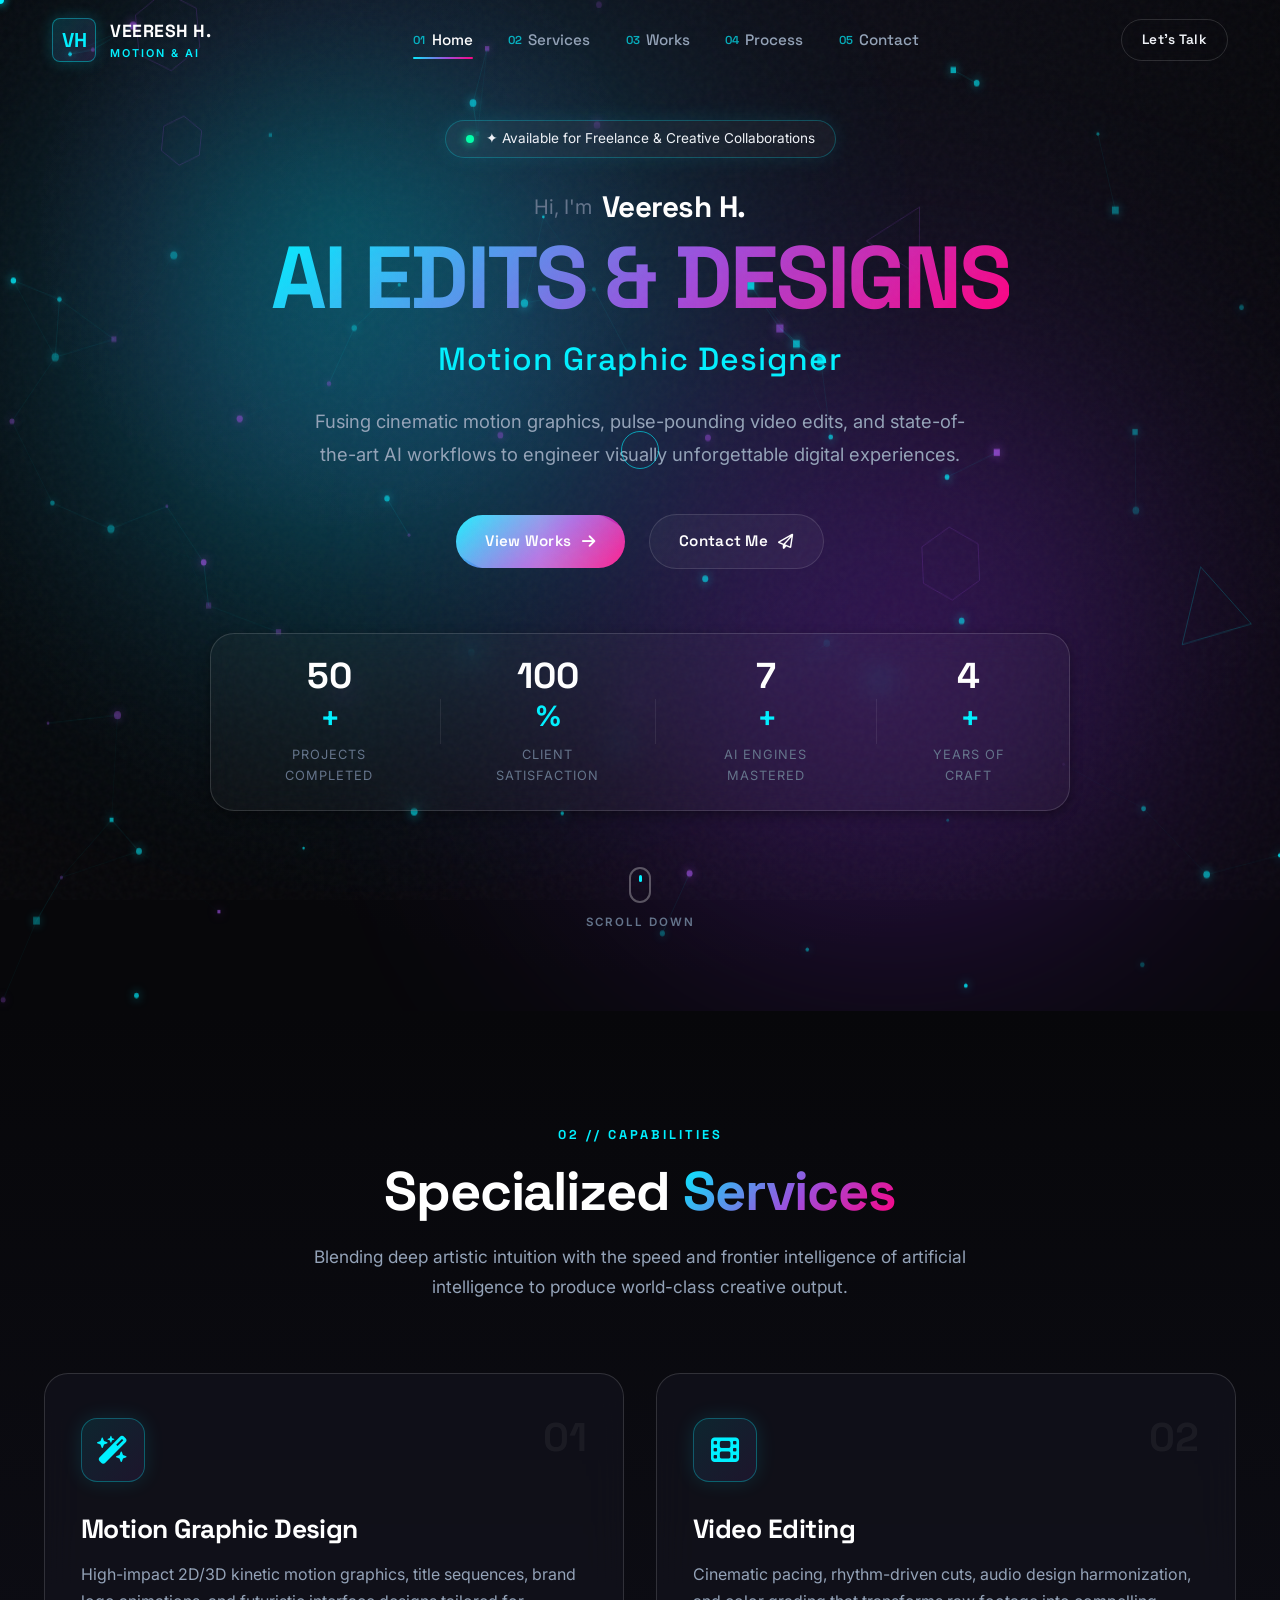
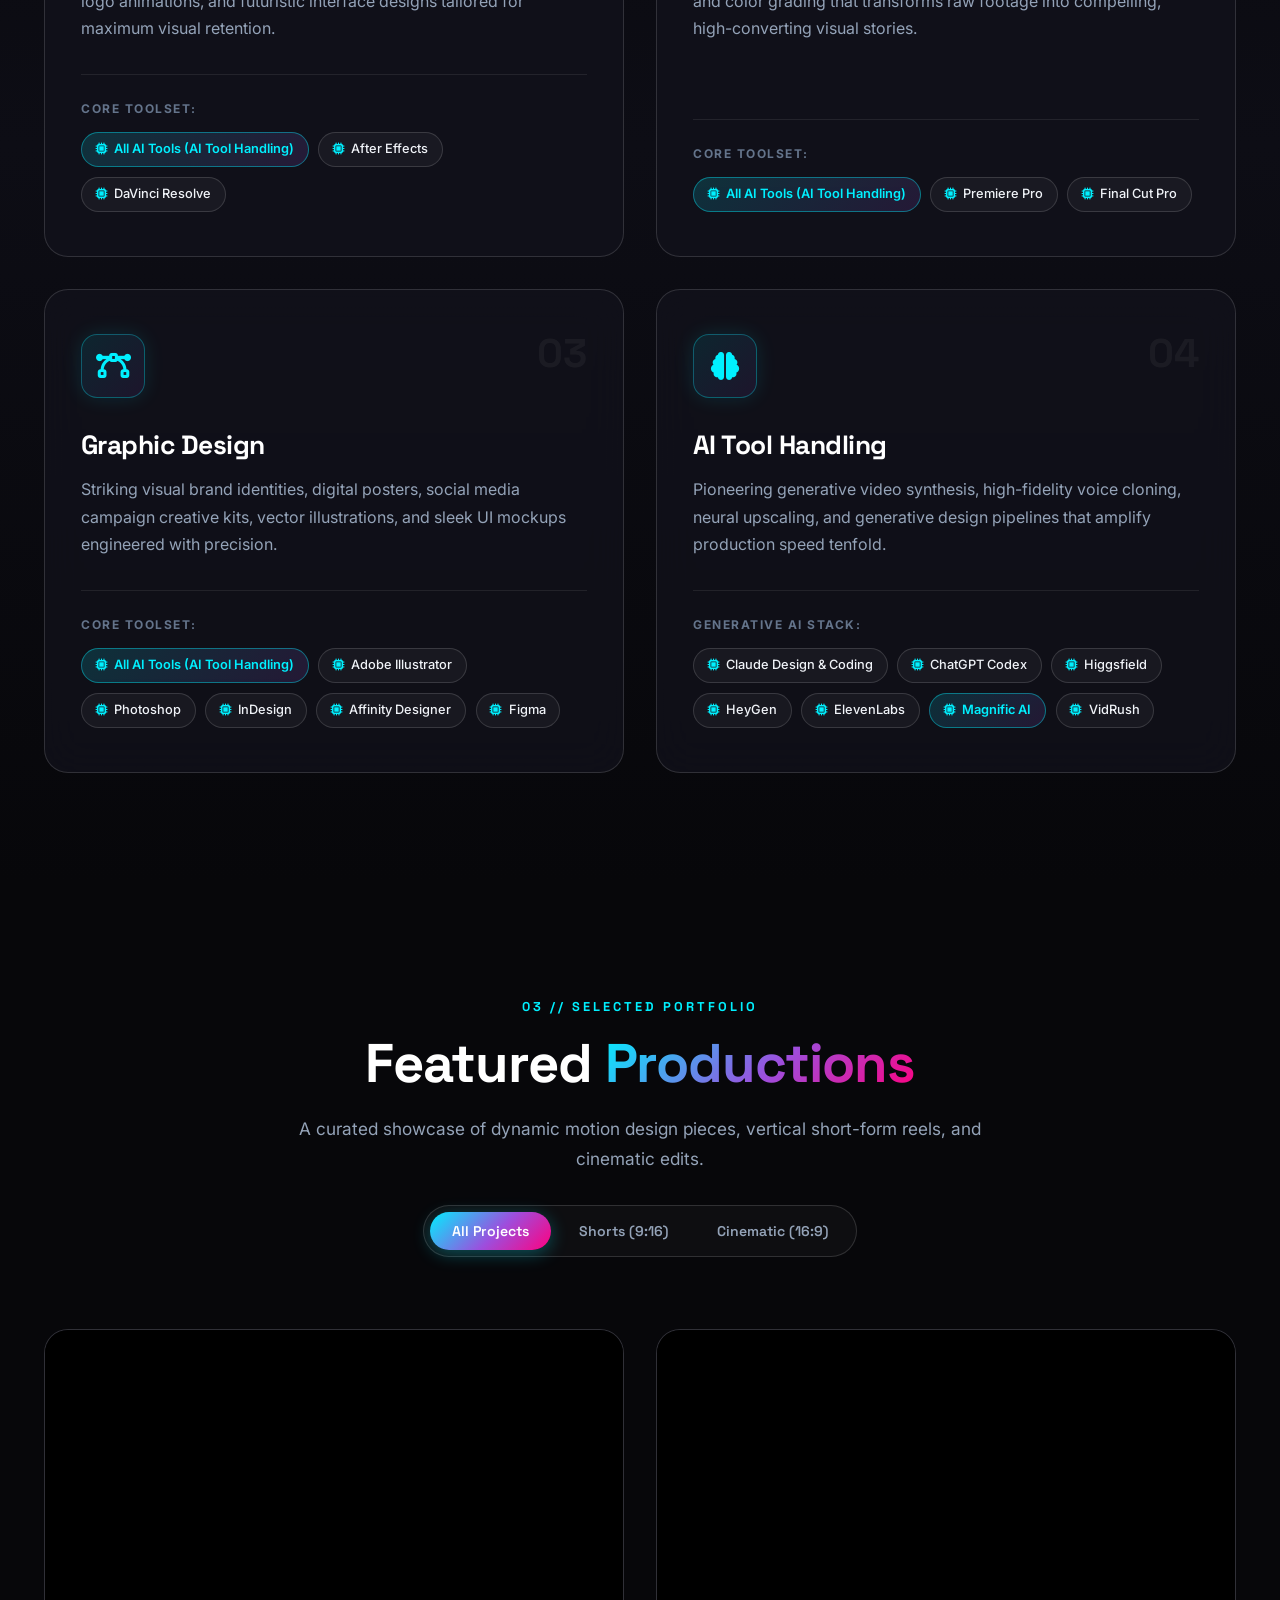
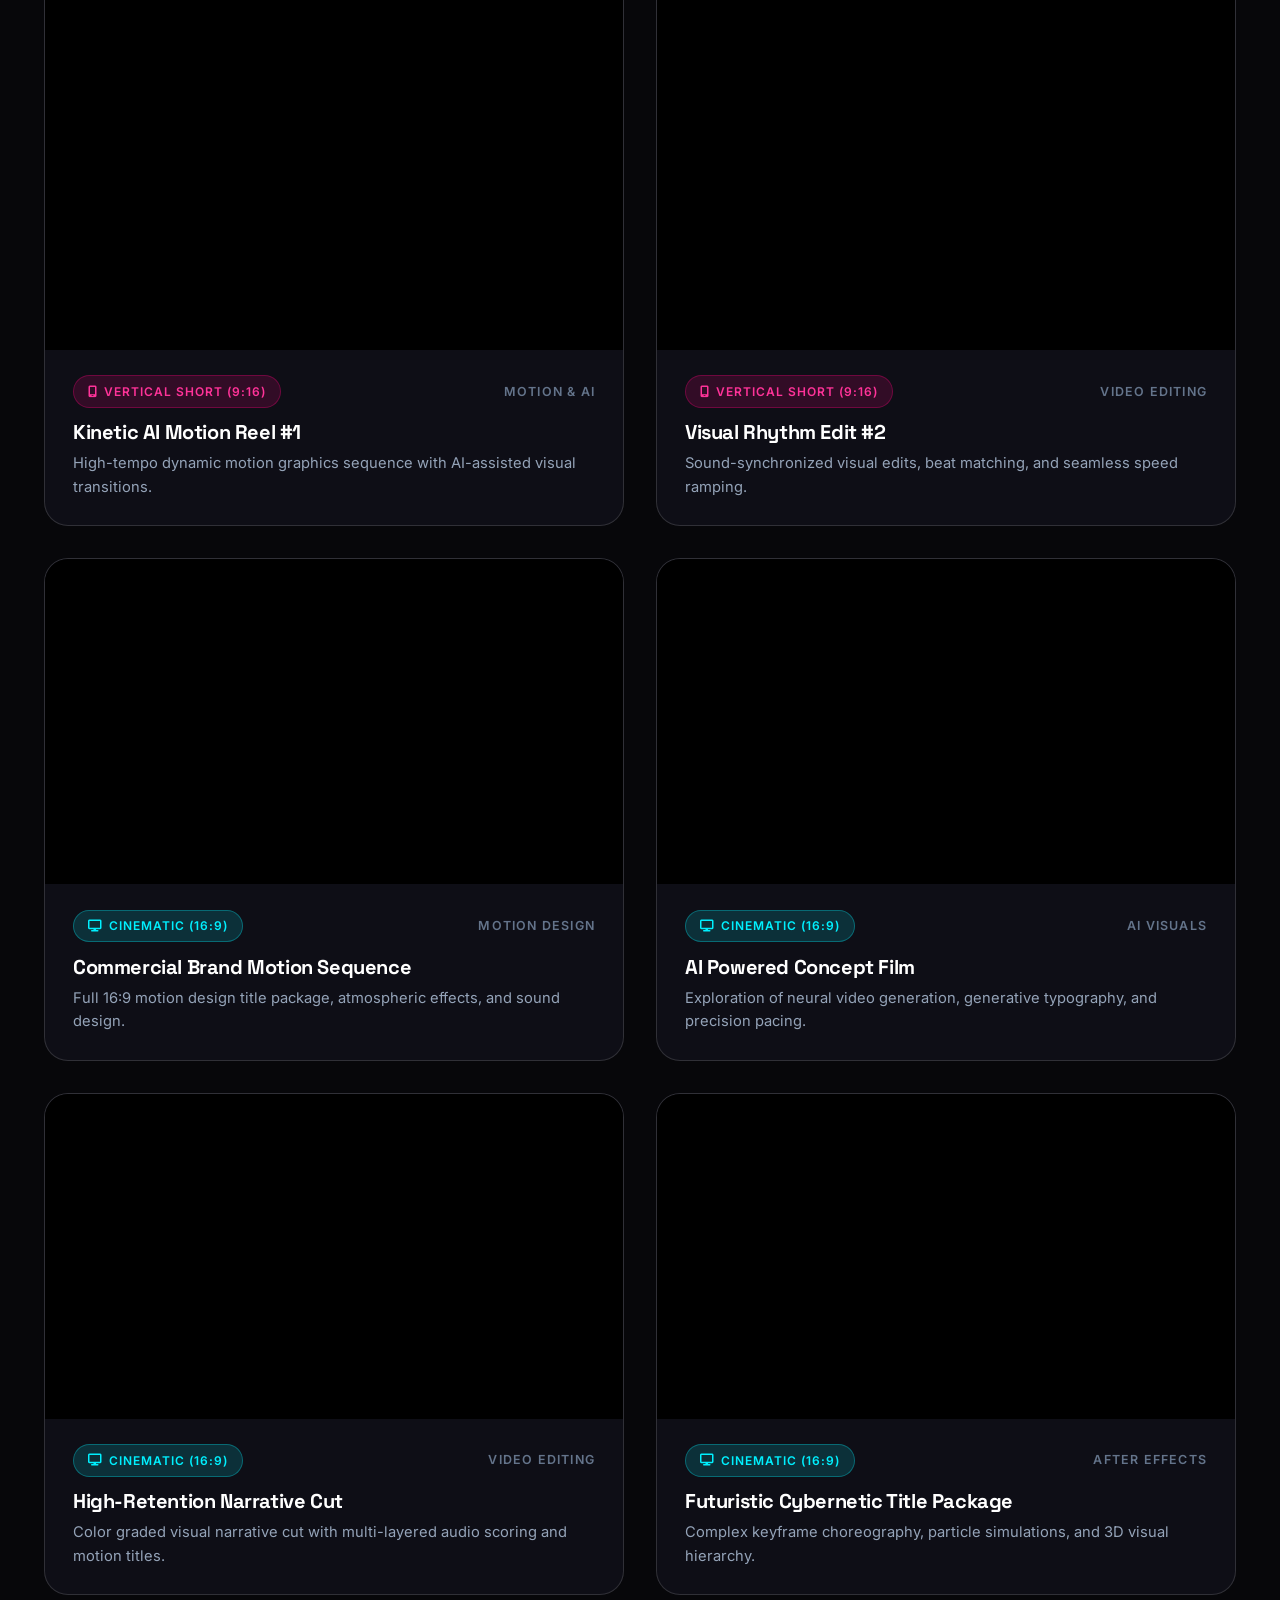
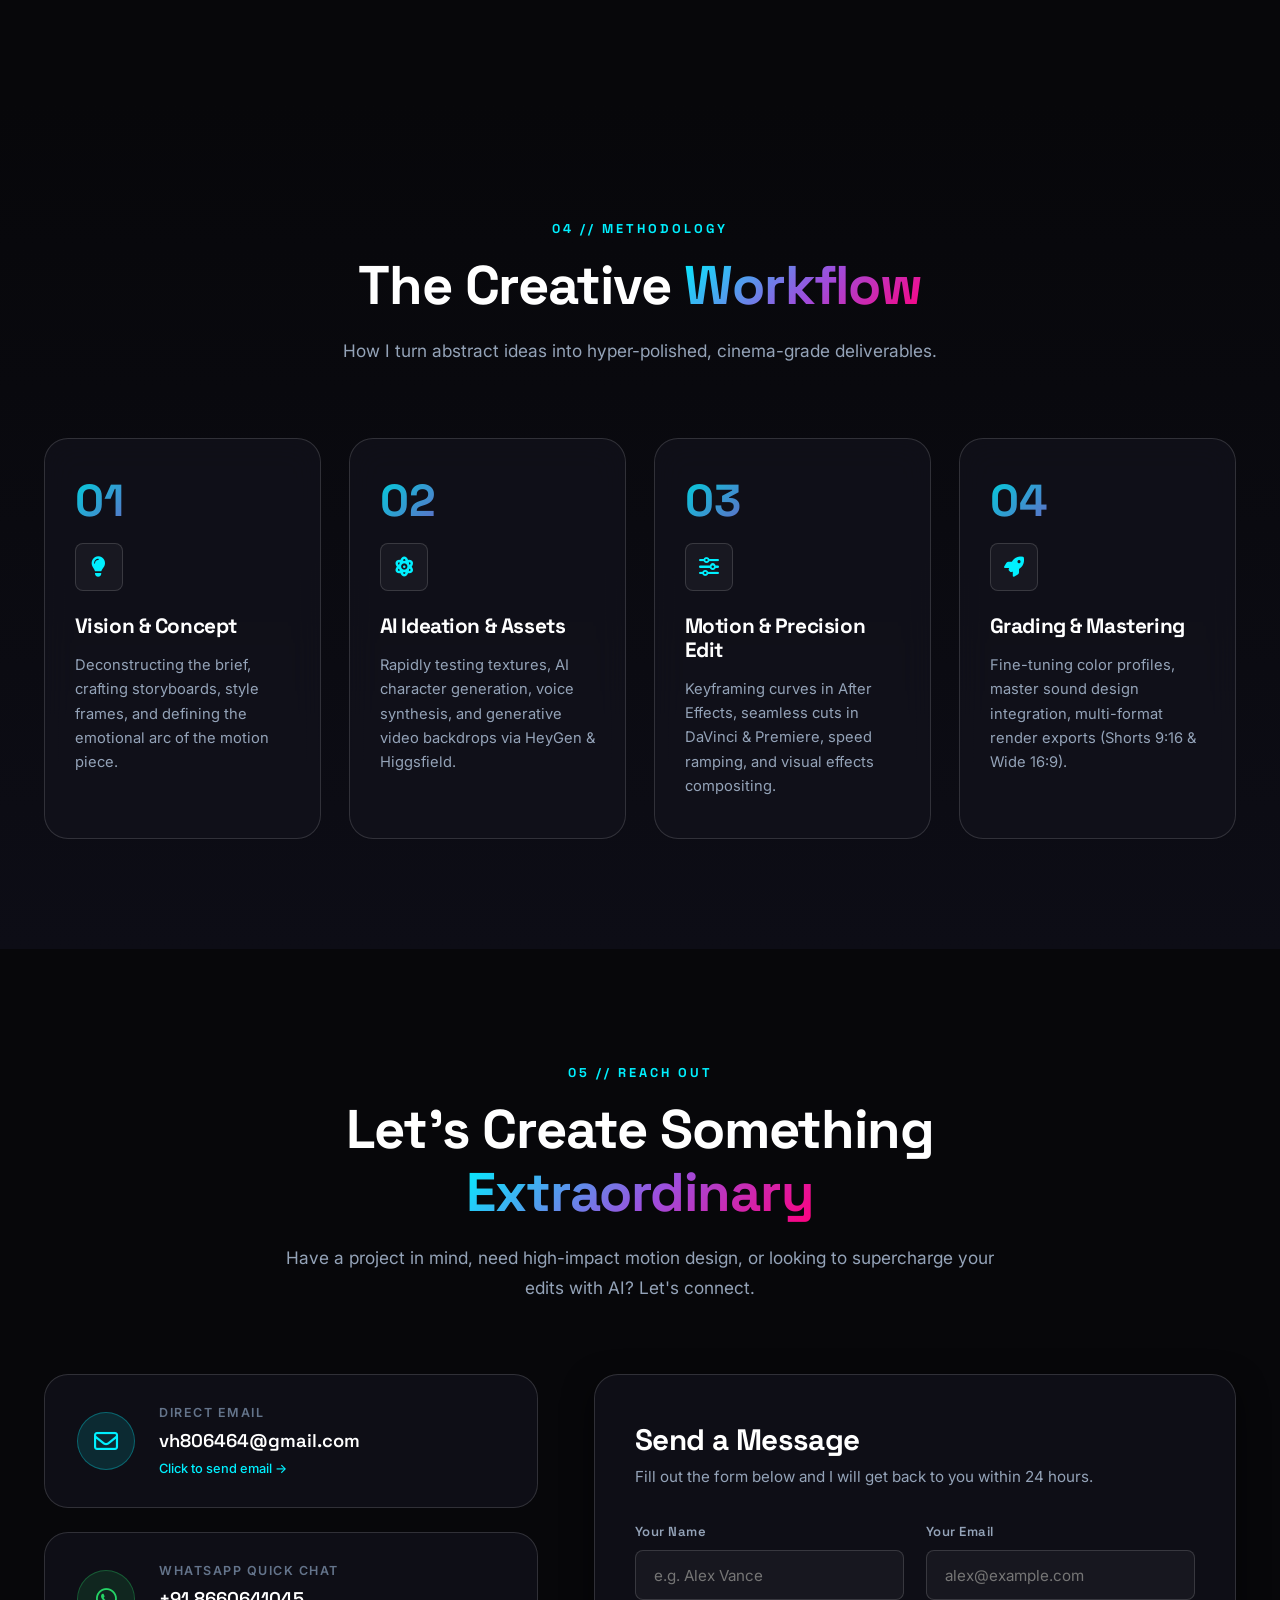
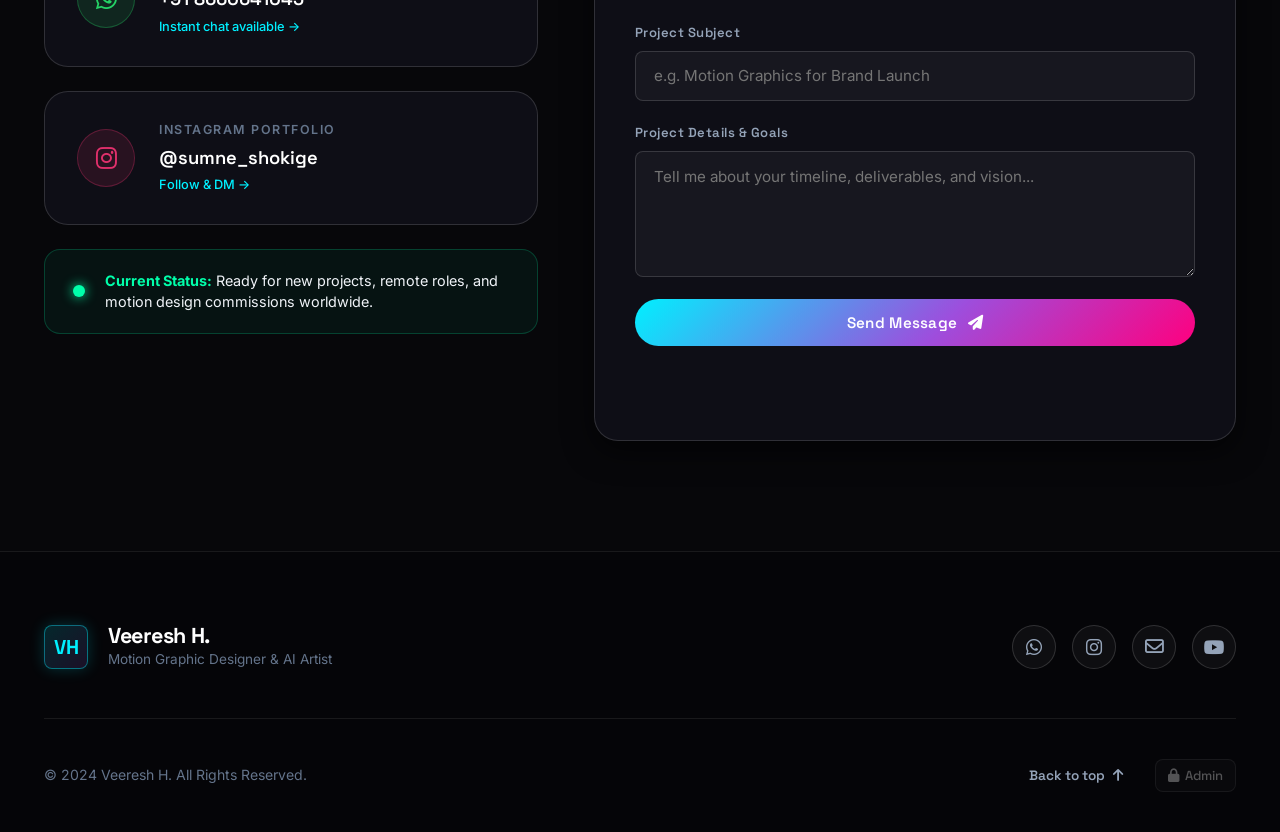
==== index.html @ 9865372a "feat: complete portfolio and CMS for Veeresh H. motion graphic designer" ====
<!DOCTYPE html>
<html lang="en">
<head>
  <meta charset="UTF-8">
  <meta name="viewport" content="width=device-width, initial-scale=1.0">
  <title>Veeresh H. | Motion Graphic Designer & AI Visual Artist</title>
  
  <!-- SEO & Social Meta Tags -->
  <meta name="description" content="Portfolio of Veeresh H. — Motion Graphic Designer, Video Editor, and AI Tool Specialist. Crafting cinematic motion designs, high-retention video edits, and cutting-edge AI visuals.">
  <meta name="keywords" content="Veeresh H, Motion Graphic Designer, Video Editing, AI Visuals, After Effects, DaVinci Resolve, HeyGen, ElevenLabs, Claude, Higgsfield">
  <meta name="author" content="Veeresh H.">
  <meta property="og:title" content="Veeresh H. | Motion Graphic Designer & AI Artist">
  <meta property="og:description" content="Cinematic motion design, high-impact video edits, and AI-accelerated visuals.">
  <meta property="og:type" content="website">
  <meta name="theme-color" content="#07070a">

  <!-- Favicon -->
  <link rel="icon" type="image/svg+xml" href="data:image/svg+xml,<svg xmlns='http://www.w3.org/2000/svg' viewBox='0 0 100 100'><rect width='100' height='100' rx='20' fill='%2307070a'/><path d='M25 30 L45 75 L55 75 L75 30 L62 30 L50 60 L38 30 Z' fill='%2300f0ff'/><path d='M65 48 L85 48 L85 58 L65 58 Z' fill='%239d4edd'/></svg>">

  <!-- Google Fonts: Space Grotesk (Headings) & Inter (Body) -->
  <link rel="preconnect" href="https://fonts.googleapis.com">
  <link rel="preconnect" href="https://fonts.gstatic.com" crossorigin>
  <link href="https://fonts.googleapis.com/css2?family=Inter:wght@300;400;500;600;700&family=Space+Grotesk:wght@400;500;600;700&display=swap" rel="stylesheet">

  <!-- FontAwesome Icons -->
  <link rel="stylesheet" href="https://cdnjs.cloudflare.com/ajax/libs/font-awesome/6.4.0/css/all.min.css">

  <!-- Stylesheet -->
  <link rel="stylesheet" href="styles.css">
</head>
<body class="dark-theme">

  <!-- Noise Overlay for Cinematic Texture -->
  <div class="noise-overlay" aria-hidden="true"></div>

  <!-- Custom Cursor -->
  <div class="cursor-dot" id="cursorDot" aria-hidden="true"></div>
  <div class="cursor-ring" id="cursorRing" aria-hidden="true"></div>

  <!-- Preloader Screen -->
  <div class="preloader" id="preloader">
    <div class="preloader-content">
      <div class="preloader-logo">
        <span class="logo-accent">V</span><span class="logo-accent-alt">H</span>
      </div>
      <div class="preloader-bar">
        <div class="preloader-fill" id="preloaderFill"></div>
      </div>
      <div class="preloader-counter" id="preloaderCounter">0%</div>
      <p class="preloader-subtext">Initializing Creative Engine...</p>
    </div>
  </div>

  <!-- Header / Navigation Bar -->
  <header class="navbar" id="navbar">
    <div class="nav-container">
      <a href="#hero" class="nav-brand" aria-label="Veeresh H Home">
        <div class="brand-monogram">VH</div>
        <div class="brand-details">
          <span class="brand-name" id="cms-nav-name">VEERESH H.</span>
          <span class="brand-tagline">MOTION & AI</span>
        </div>
      </a>

      <!-- Desktop Nav Links -->
      <nav class="nav-menu" id="navMenu">
        <ul class="nav-list">
          <li class="nav-item"><a href="#hero" class="nav-link active"><span>01</span>Home</a></li>
          <li class="nav-item"><a href="#services" class="nav-link"><span>02</span>Services</a></li>
          <li class="nav-item"><a href="#works" class="nav-link"><span>03</span>Works</a></li>
          <li class="nav-item"><a href="#process" class="nav-link"><span>04</span>Process</a></li>
          <li class="nav-item"><a href="#contact" class="nav-link"><span>05</span>Contact</a></li>
        </ul>
      </nav>

      <!-- CTA & Mobile Toggle -->
      <div class="nav-actions">
        <a href="#contact" class="btn btn-outline btn-sm nav-cta">Let's Talk</a>
        <button class="hamburger-btn" id="hamburgerBtn" aria-label="Toggle navigation menu" aria-expanded="false">
          <span class="bar bar-1"></span>
          <span class="bar bar-2"></span>
          <span class="bar bar-3"></span>
        </button>
      </div>
    </div>
  </header>

  <!-- Mobile Drawer Menu -->
  <div class="mobile-menu-drawer" id="mobileDrawer">
    <div class="drawer-backdrop" id="drawerBackdrop"></div>
    <div class="drawer-panel">
      <div class="drawer-header">
        <div class="brand-monogram">VH</div>
        <button class="close-drawer-btn" id="closeDrawerBtn" aria-label="Close menu">&times;</button>
      </div>
      <ul class="drawer-list">
        <li><a href="#hero" class="drawer-link"><span>01</span> Home</a></li>
        <li><a href="#services" class="drawer-link"><span>02</span> Services</a></li>
        <li><a href="#works" class="drawer-link"><span>03</span> Works</a></li>
        <li><a href="#process" class="drawer-link"><span>04</span> Process</a></li>
        <li><a href="#contact" class="drawer-link"><span>05</span> Contact</a></li>
      </ul>
      <div class="drawer-footer">
        <p class="drawer-email" id="cms-drawer-email">vh806464@gmail.com</p>
        <div class="drawer-socials">
          <a href="https://wa.me/918660641045" target="_blank" rel="noopener" aria-label="WhatsApp"><i class="fa-brands fa-whatsapp"></i></a>
          <a href="https://instagram.com/sumne_shokige" target="_blank" rel="noopener" aria-label="Instagram"><i class="fa-brands fa-instagram"></i></a>
          <a href="mailto:vh806464@gmail.com" aria-label="Email"><i class="fa-regular fa-envelope"></i></a>
        </div>
      </div>
    </div>
  </div>

  <main>
    <!-- HERO SECTION -->
    <section class="hero-section" id="hero">
      <!-- Interactive Particle / Shape Canvas -->
      <canvas id="heroCanvas" class="hero-canvas"></canvas>
      
      <!-- Dynamic Mouse-Following Gradient Spotlight -->
      <div class="hero-mouse-glow" id="heroMouseGlow"></div>

      <!-- Background Ambient Geometric Lights -->
      <div class="ambient-glow glow-1"></div>
      <div class="ambient-glow glow-2"></div>

      <div class="container hero-container">
        <!-- Floating Status Pill -->
        <div class="hero-badge animate-fade-down">
          <span class="status-indicator"></span>
          <span id="cms-hero-badge">✦ Available for Freelance & Creative Collaborations</span>
        </div>

        <!-- Name & Roles -->
        <div class="hero-intro animate-fade-down" style="animation-delay: 0.15s;">
          <span class="hero-greeting">Hi, I'm</span>
          <h2 class="hero-name" id="cms-hero-name">Veeresh H.</h2>
        </div>

        <!-- Big Cinematic Headline -->
        <h1 class="hero-title animate-fade-up" style="animation-delay: 0.25s;">
          <span class="text-gradient" id="cms-hero-heading">AI Edits & Designs</span>
        </h1>

        <!-- Subheading -->
        <h3 class="hero-subtitle animate-fade-up" style="animation-delay: 0.35s;" id="cms-hero-subheading">
          Motion Graphic Designer
        </h3>

        <!-- Description Pitch -->
        <p class="hero-description animate-fade-up" style="animation-delay: 0.45s;" id="cms-hero-description">
          Fusing cinematic motion graphics, pulse-pounding video edits, and state-of-the-art AI workflows to engineer visually unforgettable digital experiences.
        </p>

        <!-- CTA Buttons -->
        <div class="hero-actions animate-fade-up" style="animation-delay: 0.55s;">
          <a href="#works" class="btn btn-primary btn-glow">
            <span>View Works</span>
            <i class="fa-solid fa-arrow-right"></i>
          </a>
          <a href="#contact" class="btn btn-glass">
            <span>Contact Me</span>
            <i class="fa-regular fa-paper-plane"></i>
          </a>
        </div>

        <!-- Metric Counter Strip -->
        <div class="hero-metrics animate-fade-up" style="animation-delay: 0.65s;">
          <div class="metric-item">
            <span class="metric-number" data-target="50">0</span><span class="metric-plus">+</span>
            <span class="metric-label">Projects Completed</span>
          </div>
          <div class="metric-divider"></div>
          <div class="metric-item">
            <span class="metric-number" data-target="100">0</span><span class="metric-plus">%</span>
            <span class="metric-label">Client Satisfaction</span>
          </div>
          <div class="metric-divider"></div>
          <div class="metric-item">
            <span class="metric-number" data-target="7">0</span><span class="metric-plus">+</span>
            <span class="metric-label">AI Engines Mastered</span>
          </div>
          <div class="metric-divider"></div>
          <div class="metric-item">
            <span class="metric-number" data-target="4">0</span><span class="metric-plus">+</span>
            <span class="metric-label">Years of Craft</span>
          </div>
        </div>

        <!-- Scroll Down Cue -->
        <a href="#services" class="scroll-down-indicator" aria-label="Scroll to services">
          <div class="mouse-icon">
            <div class="wheel"></div>
          </div>
          <span>SCROLL DOWN</span>
        </a>
      </div>
    </section>

    <!-- SERVICES SECTION -->
    <section class="section services-section" id="services">
      <div class="container">
        <div class="section-header reveal">
          <span class="section-tag">02 // CAPABILITIES</span>
          <h2 class="section-title">Specialized <span class="text-gradient">Services</span></h2>
          <p class="section-subtitle">
            Blending deep artistic intuition with the speed and frontier intelligence of artificial intelligence to produce world-class creative output.
          </p>
        </div>

        <div class="services-grid" id="servicesGrid">
          <!-- Service Card 1: Motion Graphic Design -->
          <div class="service-card reveal-card" data-service-id="1">
            <div class="card-glow-layer"></div>
            <div class="service-icon-box">
              <i class="fa-solid fa-wand-magic-sparkles"></i>
            </div>
            <div class="service-index">01</div>
            <h3 class="service-title" id="cms-service-1-title">Motion Graphic Design</h3>
            <p class="service-description" id="cms-service-1-desc">
              High-impact 2D/3D kinetic motion graphics, title sequences, brand logo animations, and futuristic interface designs tailored for maximum visual retention.
            </p>
            <div class="tools-container">
              <span class="tools-header">Core Toolset:</span>
              <div class="tools-tags" id="cms-service-1-tools">
                <span class="tool-tag ai-tag"><i class="fa-solid fa-microchip"></i> All AI Tools</span>
                <span class="tool-tag"><i class="fa-solid fa-play"></i> After Effects</span>
                <span class="tool-tag"><i class="fa-solid fa-sliders"></i> DaVinci Resolve</span>
              </div>
            </div>
            <div class="card-footer-accent"></div>
          </div>

          <!-- Service Card 2: Video Editing -->
          <div class="service-card reveal-card" data-service-id="2">
            <div class="card-glow-layer"></div>
            <div class="service-icon-box">
              <i class="fa-solid fa-film"></i>
            </div>
            <div class="service-index">02</div>
            <h3 class="service-title" id="cms-service-2-title">Video Editing</h3>
            <p class="service-description" id="cms-service-2-desc">
              Cinematic pacing, rhythm-driven cuts, audio design harmonization, and color grading that transforms raw footage into compelling, high-converting visual stories.
            </p>
            <div class="tools-container">
              <span class="tools-header">Core Toolset:</span>
              <div class="tools-tags" id="cms-service-2-tools">
                <span class="tool-tag ai-tag"><i class="fa-solid fa-microchip"></i> All AI Tools</span>
                <span class="tool-tag"><i class="fa-solid fa-scissors"></i> Premiere Pro</span>
                <span class="tool-tag"><i class="fa-solid fa-clapperboard"></i> Final Cut Pro</span>
              </div>
            </div>
            <div class="card-footer-accent"></div>
          </div>

          <!-- Service Card 3: Graphic Design -->
          <div class="service-card reveal-card" data-service-id="3">
            <div class="card-glow-layer"></div>
            <div class="service-icon-box">
              <i class="fa-solid fa-bezier-curve"></i>
            </div>
            <div class="service-index">03</div>
            <h3 class="service-title" id="cms-service-3-title">Graphic Design</h3>
            <p class="service-description" id="cms-service-3-desc">
              Striking visual brand identities, digital posters, social media campaign creative kits, vector illustrations, and sleek UI mockups engineered with precision.
            </p>
            <div class="tools-container">
              <span class="tools-header">Core Toolset:</span>
              <div class="tools-tags" id="cms-service-3-tools">
                <span class="tool-tag ai-tag"><i class="fa-solid fa-microchip"></i> All AI Tools</span>
                <span class="tool-tag"><i class="fa-solid fa-pen-nib"></i> Adobe Illustrator</span>
                <span class="tool-tag"><i class="fa-solid fa-image"></i> Photoshop</span>
                <span class="tool-tag"><i class="fa-solid fa-book-open"></i> InDesign</span>
                <span class="tool-tag"><i class="fa-solid fa-compass-drafting"></i> Affinity Designer</span>
                <span class="tool-tag"><i class="fa-brands fa-figma"></i> Figma</span>
              </div>
            </div>
            <div class="card-footer-accent"></div>
          </div>

          <!-- Service Card 4: AI Tool Handling -->
          <div class="service-card reveal-card" data-service-id="4">
            <div class="card-glow-layer"></div>
            <div class="service-icon-box">
              <i class="fa-solid fa-brain"></i>
            </div>
            <div class="service-index">04</div>
            <h3 class="service-title" id="cms-service-4-title">AI Tool Handling</h3>
            <p class="service-description" id="cms-service-4-desc">
              Pioneering generative video synthesis, high-fidelity voice cloning, neural upscaling, and generative design pipelines that amplify production speed tenfold.
            </p>
            <div class="tools-container">
              <span class="tools-header">Generative AI Stack:</span>
              <div class="tools-tags" id="cms-service-4-tools">
                <span class="tool-tag ai-spec"><i class="fa-solid fa-robot"></i> Claude Design & Coding</span>
                <span class="tool-tag ai-spec"><i class="fa-solid fa-code"></i> ChatGPT Codex</span>
                <span class="tool-tag ai-spec"><i class="fa-solid fa-video"></i> Higgsfield</span>
                <span class="tool-tag ai-spec"><i class="fa-solid fa-person"></i> HeyGen</span>
                <span class="tool-tag ai-spec"><i class="fa-solid fa-waveform-lines"></i> ElevenLabs</span>
                <span class="tool-tag ai-spec"><i class="fa-solid fa-sparkles"></i> Magnific AI</span>
                <span class="tool-tag ai-spec"><i class="fa-solid fa-bolt"></i> VidRush</span>
              </div>
            </div>
            <div class="card-footer-accent"></div>
          </div>
        </div>
      </div>
    </section>

    <!-- WORKS SECTION -->
    <section class="section works-section" id="works">
      <div class="container">
        <div class="section-header reveal">
          <span class="section-tag">03 // SELECTED PORTFOLIO</span>
          <h2 class="section-title">Featured <span class="text-gradient">Productions</span></h2>
          <p class="section-subtitle">
            A curated showcase of dynamic motion design pieces, vertical short-form reels, and cinematic edits.
          </p>

          <!-- Filter Navigation -->
          <div class="works-filter-bar">
            <button class="filter-btn active" data-filter="all">All Projects</button>
            <button class="filter-btn" data-filter="shorts">Shorts (9:16)</button>
            <button class="filter-btn" data-filter="cinematic">Cinematic (16:9)</button>
          </div>
        </div>

        <!-- Responsive Works Grid Handling both 9:16 shorts and 16:9 videos -->
        <div class="works-grid" id="worksGrid">
          
          <!-- Item 1: YouTube Short 1 (9:16) -->
          <div class="work-item-wrapper filter-item shorts-item reveal" data-category="shorts">
            <div class="work-card short-card">
              <div class="aspect-container ratio-9-16">
                <iframe 
                  src="https://www.youtube.com/embed/t2kL22G4Z1g" 
                  title="Veeresh H. Motion Reel Short 1" 
                  frameborder="0" 
                  allow="accelerometer; autoplay; clipboard-write; encrypted-media; gyroscope; picture-in-picture; web-share" 
                  allowfullscreen 
                  loading="lazy">
                </iframe>
              </div>
              <div class="work-card-info">
                <div class="work-meta">
                  <span class="badge badge-short"><i class="fa-solid fa-mobile-screen"></i> Vertical Short (9:16)</span>
                  <span class="work-tag">Motion & AI</span>
                </div>
                <h4 class="work-title">Kinetic AI Motion Reel #1</h4>
                <p class="work-desc">High-tempo dynamic motion graphics sequence with AI-assisted visual transitions.</p>
              </div>
            </div>
          </div>

          <!-- Item 2: YouTube Short 2 (9:16) -->
          <div class="work-item-wrapper filter-item shorts-item reveal" data-category="shorts">
            <div class="work-card short-card">
              <div class="aspect-container ratio-9-16">
                <iframe 
                  src="https://www.youtube.com/embed/Pc0n1SQzsi0" 
                  title="Veeresh H. Motion Reel Short 2" 
                  frameborder="0" 
                  allow="accelerometer; autoplay; clipboard-write; encrypted-media; gyroscope; picture-in-picture; web-share" 
                  allowfullscreen 
                  loading="lazy">
                </iframe>
              </div>
              <div class="work-card-info">
                <div class="work-meta">
                  <span class="badge badge-short"><i class="fa-solid fa-mobile-screen"></i> Vertical Short (9:16)</span>
                  <span class="work-tag">Video Editing</span>
                </div>
                <h4 class="work-title">Visual Rhythm Edit #2</h4>
                <p class="work-desc">Sound-synchronized visual edits, beat matching, and seamless speed ramping.</p>
              </div>
            </div>
          </div>

          <!-- Item 3: YouTube Video 3 (16:9) -->
          <div class="work-item-wrapper filter-item cinematic-item reveal" data-category="cinematic">
            <div class="work-card standard-card">
              <div class="aspect-container ratio-16-9">
                <iframe 
                  src="https://www.youtube.com/embed/vjitVW2mbmk" 
                  title="Veeresh H. Cinematic Showcase 1" 
                  frameborder="0" 
                  allow="accelerometer; autoplay; clipboard-write; encrypted-media; gyroscope; picture-in-picture; web-share" 
                  allowfullscreen 
                  loading="lazy">
                </iframe>
              </div>
              <div class="work-card-info">
                <div class="work-meta">
                  <span class="badge badge-video"><i class="fa-solid fa-display"></i> Cinematic (16:9)</span>
                  <span class="work-tag">Motion Design</span>
                </div>
                <h4 class="work-title">Commercial Brand Motion Sequence</h4>
                <p class="work-desc">Full 16:9 motion design title package, atmospheric effects, and sound design.</p>
              </div>
            </div>
          </div>

          <!-- Item 4: YouTube Video 4 (16:9) -->
          <div class="work-item-wrapper filter-item cinematic-item reveal" data-category="cinematic">
            <div class="work-card standard-card">
              <div class="aspect-container ratio-16-9">
                <iframe 
                  src="https://www.youtube.com/embed/4WeALTZICSw" 
                  title="Veeresh H. Cinematic Showcase 2" 
                  frameborder="0" 
                  allow="accelerometer; autoplay; clipboard-write; encrypted-media; gyroscope; picture-in-picture; web-share" 
                  allowfullscreen 
                  loading="lazy">
                </iframe>
              </div>
              <div class="work-card-info">
                <div class="work-meta">
                  <span class="badge badge-video"><i class="fa-solid fa-display"></i> Cinematic (16:9)</span>
                  <span class="work-tag">AI Visuals</span>
                </div>
                <h4 class="work-title">AI Powered Concept Film</h4>
                <p class="work-desc">Exploration of neural video generation, generative typography, and precision pacing.</p>
              </div>
            </div>
          </div>

          <!-- Item 5: YouTube Video 5 (16:9) -->
          <div class="work-item-wrapper filter-item cinematic-item reveal" data-category="cinematic">
            <div class="work-card standard-card">
              <div class="aspect-container ratio-16-9">
                <iframe 
                  src="https://www.youtube.com/embed/1UDdGg8cG2w" 
                  title="Veeresh H. Cinematic Showcase 3" 
                  frameborder="0" 
                  allow="accelerometer; autoplay; clipboard-write; encrypted-media; gyroscope; picture-in-picture; web-share" 
                  allowfullscreen 
                  loading="lazy">
                </iframe>
              </div>
              <div class="work-card-info">
                <div class="work-meta">
                  <span class="badge badge-video"><i class="fa-solid fa-display"></i> Cinematic (16:9)</span>
                  <span class="work-tag">Video Editing</span>
                </div>
                <h4 class="work-title">High-Retention Narrative Cut</h4>
                <p class="work-desc">Color graded visual narrative cut with multi-layered audio scoring and motion titles.</p>
              </div>
            </div>
          </div>

          <!-- Item 6: YouTube Video 6 (16:9) -->
          <div class="work-item-wrapper filter-item cinematic-item reveal" data-category="cinematic">
            <div class="work-card standard-card">
              <div class="aspect-container ratio-16-9">
                <iframe 
                  src="https://www.youtube.com/embed/wS95p0QDxzI" 
                  title="Veeresh H. Cinematic Showcase 4" 
                  frameborder="0" 
                  allow="accelerometer; autoplay; clipboard-write; encrypted-media; gyroscope; picture-in-picture; web-share" 
                  allowfullscreen 
                  loading="lazy">
                </iframe>
              </div>
              <div class="work-card-info">
                <div class="work-meta">
                  <span class="badge badge-video"><i class="fa-solid fa-display"></i> Cinematic (16:9)</span>
                  <span class="work-tag">After Effects</span>
                </div>
                <h4 class="work-title">Futuristic Cybernetic Title Package</h4>
                <p class="work-desc">Complex keyframe choreography, particle simulations, and 3D visual hierarchy.</p>
              </div>
            </div>
          </div>

        </div>

        <!-- Custom Uploaded Works Showcase (populated dynamically if user uploaded media in CMS) -->
        <div class="custom-uploads-container" id="customUploadsSection" style="display: none;">
          <div class="custom-uploads-header">
            <span class="badge badge-short"><i class="fa-solid fa-cloud-arrow-up"></i> Custom Media Gallery</span>
            <h3 class="custom-uploads-title">Direct Client Visuals & Uploads</h3>
          </div>
          <div class="custom-uploads-grid" id="customUploadsGrid"></div>
        </div>

      </div>
    </section>

    <!-- CREATIVE PROCESS SECTION -->
    <section class="section process-section" id="process">
      <div class="container">
        <div class="section-header reveal">
          <span class="section-tag">04 // METHODOLOGY</span>
          <h2 class="section-title">The Creative <span class="text-gradient">Workflow</span></h2>
          <p class="section-subtitle">
            How I turn abstract ideas into hyper-polished, cinema-grade deliverables.
          </p>
        </div>

        <div class="process-grid">
          <div class="process-step reveal-card">
            <div class="step-number">01</div>
            <div class="step-icon"><i class="fa-solid fa-lightbulb"></i></div>
            <h3 class="step-title">Vision & Concept</h3>
            <p class="step-desc">Deconstructing the brief, crafting storyboards, style frames, and defining the emotional arc of the motion piece.</p>
          </div>

          <div class="process-step reveal-card">
            <div class="step-number">02</div>
            <div class="step-icon"><i class="fa-solid fa-atom"></i></div>
            <h3 class="step-title">AI Ideation & Assets</h3>
            <p class="step-desc">Rapidly testing textures, AI character generation, voice synthesis, and generative video backdrops via HeyGen & Higgsfield.</p>
          </div>

          <div class="process-step reveal-card">
            <div class="step-number">03</div>
            <div class="step-icon"><i class="fa-solid fa-sliders"></i></div>
            <h3 class="step-title">Motion & Precision Edit</h3>
            <p class="step-desc">Keyframing curves in After Effects, seamless cuts in DaVinci & Premiere, speed ramping, and visual effects compositing.</p>
          </div>

          <div class="process-step reveal-card">
            <div class="step-number">04</div>
            <div class="step-icon"><i class="fa-solid fa-rocket"></i></div>
            <h3 class="step-title">Grading & Mastering</h3>
            <p class="step-desc">Fine-tuning color profiles, master sound design integration, multi-format render exports (Shorts 9:16 & Wide 16:9).</p>
          </div>
        </div>
      </div>
    </section>

    <!-- CONTACT SECTION -->
    <section class="section contact-section" id="contact">
      <div class="container">
        <div class="section-header reveal">
          <span class="section-tag">05 // REACH OUT</span>
          <h2 class="section-title">Let's Create Something <span class="text-gradient">Extraordinary</span></h2>
          <p class="section-subtitle">
            Have a project in mind, need high-impact motion design, or looking to supercharge your edits with AI? Let's connect.
          </p>
        </div>

        <div class="contact-wrapper">
          <!-- Contact Channels / Cards -->
          <div class="contact-cards-col reveal">
            <!-- Direct Email Card -->
            <a href="mailto:vh806464@gmail.com" class="contact-info-card" id="cms-contact-email-card">
              <div class="card-icon-wrap email-icon">
                <i class="fa-regular fa-envelope"></i>
              </div>
              <div class="card-text-wrap">
                <span class="card-label">Direct Email</span>
                <span class="card-value" id="cms-contact-email">vh806464@gmail.com</span>
                <span class="card-action">Click to send email &rarr;</span>
              </div>
            </a>

            <!-- WhatsApp Card -->
            <a href="https://wa.me/918660641045" target="_blank" rel="noopener" class="contact-info-card" id="cms-contact-wa-card">
              <div class="card-icon-wrap wa-icon">
                <i class="fa-brands fa-whatsapp"></i>
              </div>
              <div class="card-text-wrap">
                <span class="card-label">WhatsApp Quick Chat</span>
                <span class="card-value" id="cms-contact-phone">+91 8660641045</span>
                <span class="card-action">Instant chat available &rarr;</span>
              </div>
            </a>

            <!-- Instagram Card -->
            <a href="https://instagram.com/sumne_shokige" target="_blank" rel="noopener" class="contact-info-card" id="cms-contact-ig-card">
              <div class="card-icon-wrap ig-icon">
                <i class="fa-brands fa-instagram"></i>
              </div>
              <div class="card-text-wrap">
                <span class="card-label">Instagram Portfolio</span>
                <span class="card-value" id="cms-contact-instagram">@sumne_shokige</span>
                <span class="card-action">Follow & DM &rarr;</span>
              </div>
            </a>

            <!-- Location & Availability Badge -->
            <div class="availability-box">
              <div class="pulse-dot"></div>
              <div class="avail-text">
                <strong>Current Status:</strong> Ready for new projects, remote roles, and motion design commissions worldwide.
              </div>
            </div>
          </div>

          <!-- Interactive Contact Form -->
          <div class="contact-form-col reveal">
            <div class="contact-form-glass">
              <h3 class="form-title">Send a Message</h3>
              <p class="form-desc">Fill out the form below and I will get back to you within 24 hours.</p>

              <form id="contactForm" class="portfolio-form" onsubmit="handleContactSubmit(event)">
                <div class="form-row">
                  <div class="form-group">
                    <label for="formName">Your Name</label>
                    <input type="text" id="formName" name="name" placeholder="e.g. Alex Vance" required>
                  </div>
                  <div class="form-group">
                    <label for="formEmail">Your Email</label>
                    <input type="email" id="formEmail" name="email" placeholder="alex@example.com" required>
                  </div>
                </div>

                <div class="form-group">
                  <label for="formSubject">Project Subject</label>
                  <input type="text" id="formSubject" name="subject" placeholder="e.g. Motion Graphics for Brand Launch" required>
                </div>

                <div class="form-group">
                  <label for="formMessage">Project Details & Goals</label>
                  <textarea id="formMessage" name="message" rows="5" placeholder="Tell me about your timeline, deliverables, and vision..." required></textarea>
                </div>

                <button type="submit" class="btn btn-primary btn-block" id="formSubmitBtn">
                  <span>Send Message</span>
                  <i class="fa-solid fa-paper-plane"></i>
                </button>
                <div class="form-status" id="formStatus"></div>
              </form>
            </div>
          </div>
        </div>
      </div>
    </section>
  </main>

  <!-- FOOTER -->
  <footer class="footer">
    <div class="container footer-container">
      <div class="footer-top">
        <div class="footer-brand">
          <div class="brand-monogram">VH</div>
          <div>
            <h3 class="footer-name">Veeresh H.</h3>
            <p class="footer-sub">Motion Graphic Designer & AI Artist</p>
          </div>
        </div>

        <!-- Social Links -->
        <div class="footer-social-links">
          <a href="https://wa.me/918660641045" target="_blank" rel="noopener" class="social-circle" aria-label="WhatsApp">
            <i class="fa-brands fa-whatsapp"></i>
          </a>
          <a href="https://instagram.com/sumne_shokige" target="_blank" rel="noopener" class="social-circle" aria-label="Instagram">
            <i class="fa-brands fa-instagram"></i>
          </a>
          <a href="mailto:vh806464@gmail.com" class="social-circle" aria-label="Email">
            <i class="fa-regular fa-envelope"></i>
          </a>
          <a href="https://youtube.com/@sumne_shokige" target="_blank" rel="noopener" class="social-circle" aria-label="YouTube">
            <i class="fa-brands fa-youtube"></i>
          </a>
        </div>
      </div>

      <div class="footer-divider"></div>

      <div class="footer-bottom">
        <p class="copyright-text" id="cms-footer-copyright">
          &copy; 2024 Veeresh H. All Rights Reserved.
        </p>

        <div class="footer-utility-links">
          <a href="#hero" class="back-to-top-link">
            <span>Back to top</span>
            <i class="fa-solid fa-arrow-up"></i>
          </a>
          <!-- Subtle Admin Panel Link -->
          <a href="admin.html" class="admin-link" title="Open Content Management Dashboard (Press Ctrl+Alt+A)">
            <i class="fa-solid fa-lock"></i>
            <span>Admin</span>
          </a>
        </div>
      </div>
    </div>
  </footer>

  <!-- Toast Notification Container -->
  <div class="toast-container" id="toastContainer"></div>

  <!-- Scripts -->
  <script src="script.js"></script>
</body>
</html>
---- styles.css ----
/* ==========================================================================
   VEERESH H. - MOTION GRAPHIC DESIGNER & AI ARTIST PORTFOLIO
   Design Inspiration: motion.zajno.com (Cinematic Dark Theme, Smooth Transitions)
   ========================================================================== */

/* --------------------------------------------------------------------------
   1. CSS VARIABLES & THEME DEFINITIONS
   -------------------------------------------------------------------------- */
:root {
  /* Color Palette */
  --bg-dark: #07070a;
  --bg-surface: #0e0e15;
  --bg-card: rgba(18, 18, 28, 0.72);
  --bg-card-hover: rgba(28, 28, 44, 0.88);
  --bg-glass: rgba(255, 255, 255, 0.03);

  /* Accents */
  --accent-cyan: #00f0ff;
  --accent-cyan-glow: rgba(0, 240, 255, 0.45);
  --accent-blue: #0077fe;
  --accent-purple: #9d4edd;
  --accent-purple-glow: rgba(157, 78, 221, 0.4);
  --accent-magenta: #ff007f;
  --accent-green: #00ffaa;
  
  /* Gradients */
  --gradient-primary: linear-gradient(135deg, #00f0ff 0%, #9d4edd 55%, #ff007f 100%);
  --gradient-glow: linear-gradient(135deg, rgba(0, 240, 255, 0.25), rgba(157, 78, 221, 0.25));
  --gradient-card-border: linear-gradient(135deg, rgba(255, 255, 255, 0.12), rgba(0, 240, 255, 0.2), rgba(157, 78, 221, 0.2));
  --gradient-card-hover: linear-gradient(135deg, rgba(0, 240, 255, 0.8), rgba(157, 78, 221, 0.8));

  /* Typography */
  --font-heading: 'Space Grotesk', -apple-system, BlinkMacSystemFont, 'Segoe UI', Roboto, sans-serif;
  --font-body: 'Inter', -apple-system, BlinkMacSystemFont, 'Segoe UI', Roboto, sans-serif;

  /* Text Colors */
  --text-pure: #ffffff;
  --text-primary: #f0f3f8;
  --text-secondary: #94a3b8;
  --text-muted: #64748b;
  --text-dark: #07070a;

  /* Borders & Shadows */
  --border-subtle: rgba(255, 255, 255, 0.08);
  --border-glass: rgba(255, 255, 255, 0.14);
  --shadow-sm: 0 4px 12px rgba(0, 0, 0, 0.4);
  --shadow-md: 0 10px 30px rgba(0, 0, 0, 0.6);
  --shadow-glow: 0 0 35px rgba(0, 240, 255, 0.25);
  --shadow-purple-glow: 0 0 35px rgba(157, 78, 221, 0.25);

  /* Transitions */
  --transition-fast: 0.2s cubic-bezier(0.2, 0.8, 0.2, 1);
  --transition-smooth: 0.4s cubic-bezier(0.16, 1, 0.3, 1);
  --transition-slow: 0.8s cubic-bezier(0.16, 1, 0.3, 1);

  /* Layout */
  --container-max: 1240px;
  --radius-sm: 8px;
  --radius-md: 16px;
  --radius-lg: 24px;
  --radius-full: 9999px;
}

/* --------------------------------------------------------------------------
   2. RESET & BASE STYLES
   -------------------------------------------------------------------------- */
*, *::before, *::after {
  box-sizing: border-box;
  margin: 0;
  padding: 0;
}

html {
  scroll-behavior: smooth;
  font-size: 16px;
  background-color: var(--bg-dark);
}

body {
  font-family: var(--font-body);
  color: var(--text-primary);
  background-color: var(--bg-dark);
  line-height: 1.6;
  overflow-x: hidden;
  position: relative;
  -webkit-font-smoothing: antialiased;
  -moz-osx-font-smoothing: grayscale;
}

/* Custom Scrollbar */
::-webkit-scrollbar {
  width: 9px;
}
::-webkit-scrollbar-track {
  background: #07070a;
}
::-webkit-scrollbar-thumb {
  background: #1e1e2d;
  border-radius: var(--radius-full);
  border: 2px solid #07070a;
}
::-webkit-scrollbar-thumb:hover {
  background: var(--accent-cyan);
}

/* Cinematic Noise Texture Overlay */
.noise-overlay {
  position: fixed;
  top: 0;
  left: 0;
  width: 100vw;
  height: 100vh;
  pointer-events: none;
  z-index: 998;
  opacity: 0.035;
  background-image: url("data:image/svg+xml,%3Csvg viewBox='0 0 200 200' xmlns='http://www.w3.org/2000/svg'%3E%3Cfilter id='noiseFilter'%3E%3CfeTurbulence type='fractalNoise' baseFrequency='0.8' numOctaves='3' stitchTiles='stitch'/%3E%3C/filter%3E%3Crect width='100%25' height='100%25' filter='url(%23noiseFilter)'/%3E%3C/svg%3E");
}

/* Container */
.container {
  width: 100%;
  max-width: var(--container-max);
  margin-left: auto;
  margin-right: auto;
  padding-left: 1.5rem;
  padding-right: 1.5rem;
}

/* Common Typography */
h1, h2, h3, h4, h5, h6 {
  font-family: var(--font-heading);
  color: var(--text-pure);
  font-weight: 700;
  line-height: 1.15;
  letter-spacing: -0.02em;
}

p {
  color: var(--text-secondary);
}

a {
  color: inherit;
  text-decoration: none;
  transition: color var(--transition-fast);
}

img, iframe {
  display: block;
  max-width: 100%;
}

/* Gradient Text Effect */
.text-gradient {
  background: var(--gradient-primary);
  -webkit-background-clip: text;
  -webkit-text-fill-color: transparent;
  background-clip: text;
  display: inline-block;
}

/* --------------------------------------------------------------------------
   3. CUSTOM CURSOR
   -------------------------------------------------------------------------- */
.cursor-dot {
  width: 8px;
  height: 8px;
  background: var(--accent-cyan);
  border-radius: 50%;
  position: fixed;
  top: 0;
  left: 0;
  pointer-events: none;
  z-index: 9999;
  transform: translate(-50%, -50%);
  transition: opacity 0.2s ease, transform 0.1s ease;
  box-shadow: 0 0 10px var(--accent-cyan);
}

.cursor-ring {
  width: 38px;
  height: 38px;
  border: 1.5px solid rgba(0, 240, 255, 0.6);
  border-radius: 50%;
  position: fixed;
  top: 0;
  left: 0;
  pointer-events: none;
  z-index: 9998;
  transform: translate(-50%, -50%);
  transition: width 0.3s ease, height 0.3s ease, border-color 0.3s ease, transform 0.15s ease-out;
}

body.cursor-hover .cursor-ring {
  width: 58px;
  height: 58px;
  border-color: var(--accent-magenta);
  background: rgba(255, 0, 127, 0.08);
}

body.cursor-hover .cursor-dot {
  transform: translate(-50%, -50%) scale(1.5);
  background: var(--accent-magenta);
  box-shadow: 0 0 14px var(--accent-magenta);
}

@media (pointer: coarse) {
  .cursor-dot, .cursor-ring {
    display: none !important;
  }
}

/* --------------------------------------------------------------------------
   4. PRELOADER SCREEN
   -------------------------------------------------------------------------- */
.preloader {
  position: fixed;
  top: 0;
  left: 0;
  width: 100%;
  height: 100%;
  background-color: var(--bg-dark);
  z-index: 10000;
  display: flex;
  align-items: center;
  justify-content: center;
  transition: opacity 0.8s cubic-bezier(0.77, 0, 0.175, 1), visibility 0.8s ease;
}

.preloader.fade-out {
  opacity: 0;
  visibility: hidden;
  pointer-events: none;
}

.preloader-content {
  text-align: center;
  display: flex;
  flex-direction: column;
  align-items: center;
}

.preloader-logo {
  font-family: var(--font-heading);
  font-size: 3.5rem;
  font-weight: 800;
  letter-spacing: -2px;
  margin-bottom: 1.5rem;
}

.logo-accent {
  color: var(--accent-cyan);
  text-shadow: 0 0 25px var(--accent-cyan-glow);
}

.logo-accent-alt {
  color: var(--accent-purple);
  text-shadow: 0 0 25px var(--accent-purple-glow);
}

.preloader-bar {
  width: 220px;
  height: 3px;
  background: rgba(255, 255, 255, 0.1);
  border-radius: var(--radius-full);
  overflow: hidden;
  margin-bottom: 1rem;
}

.preloader-fill {
  width: 0%;
  height: 100%;
  background: var(--gradient-primary);
  border-radius: var(--radius-full);
  transition: width 0.1s ease;
}

.preloader-counter {
  font-family: var(--font-heading);
  font-size: 1.25rem;
  font-weight: 600;
  color: var(--text-primary);
  letter-spacing: 1px;
}

.preloader-subtext {
  font-size: 0.85rem;
  color: var(--text-muted);
  margin-top: 0.5rem;
  letter-spacing: 0.5px;
}

/* --------------------------------------------------------------------------
   5. NAVIGATION BAR
   -------------------------------------------------------------------------- */
.navbar {
  position: fixed;
  top: 0;
  left: 0;
  width: 100%;
  height: 80px;
  z-index: 900;
  transition: background-color var(--transition-smooth), border-color var(--transition-smooth), backdrop-filter var(--transition-smooth);
}

.navbar.scrolled {
  background-color: rgba(7, 7, 10, 0.85);
  backdrop-filter: blur(20px);
  -webkit-backdrop-filter: blur(20px);
  border-bottom: 1px solid var(--border-subtle);
  height: 70px;
  box-shadow: 0 10px 30px rgba(0, 0, 0, 0.5);
}

.nav-container {
  display: flex;
  align-items: center;
  justify-content: space-between;
  height: 100%;
  max-width: var(--container-max);
  margin: 0 auto;
  padding: 0 2rem;
}

/* Brand Logo */
.nav-brand {
  display: flex;
  align-items: center;
  gap: 0.9rem;
  cursor: pointer;
}

.brand-monogram {
  width: 44px;
  height: 44px;
  background: linear-gradient(135deg, rgba(0, 240, 255, 0.15), rgba(157, 78, 221, 0.15));
  border: 1px solid rgba(0, 240, 255, 0.4);
  border-radius: var(--radius-sm);
  display: flex;
  align-items: center;
  justify-content: center;
  font-family: var(--font-heading);
  font-weight: 800;
  font-size: 1.25rem;
  color: var(--accent-cyan);
  box-shadow: 0 0 15px rgba(0, 240, 255, 0.2);
  transition: transform var(--transition-fast), border-color var(--transition-fast), box-shadow var(--transition-fast);
}

.nav-brand:hover .brand-monogram {
  transform: rotate(-6deg) scale(1.08);
  border-color: var(--accent-magenta);
  box-shadow: 0 0 20px rgba(255, 0, 127, 0.4);
  color: #fff;
}

.brand-details {
  display: flex;
  flex-direction: column;
}

.brand-name {
  font-family: var(--font-heading);
  font-weight: 700;
  font-size: 1.1rem;
  letter-spacing: 0.5px;
  color: var(--text-pure);
}

.brand-tagline {
  font-size: 0.68rem;
  font-weight: 600;
  letter-spacing: 2px;
  color: var(--accent-cyan);
}

/* Nav Menu */
.nav-menu {
  display: flex;
  align-items: center;
}

.nav-list {
  display: flex;
  list-style: none;
  gap: 2.2rem;
}

.nav-link {
  font-family: var(--font-heading);
  font-size: 0.95rem;
  font-weight: 500;
  color: var(--text-secondary);
  display: flex;
  align-items: center;
  gap: 0.4rem;
  position: relative;
  padding: 0.4rem 0;
  transition: color var(--transition-fast);
}

.nav-link span {
  font-size: 0.72rem;
  font-weight: 600;
  color: var(--accent-cyan);
  opacity: 0.7;
}

.nav-link::after {
  content: '';
  position: absolute;
  bottom: 0;
  left: 0;
  width: 0%;
  height: 2px;
  background: var(--gradient-primary);
  transition: width var(--transition-fast);
  border-radius: var(--radius-full);
}

.nav-link:hover, .nav-link.active {
  color: var(--text-pure);
}

.nav-link:hover::after, .nav-link.active::after {
  width: 100%;
}

.nav-actions {
  display: flex;
  align-items: center;
  gap: 1.25rem;
}

/* Hamburger Button */
.hamburger-btn {
  display: none;
  background: transparent;
  border: none;
  cursor: pointer;
  width: 32px;
  height: 24px;
  position: relative;
  flex-direction: column;
  justify-content: space-between;
  padding: 0;
  z-index: 950;
}

.hamburger-btn .bar {
  display: block;
  width: 100%;
  height: 2px;
  background: var(--text-pure);
  border-radius: var(--radius-full);
  transition: transform var(--transition-smooth), opacity var(--transition-fast);
}

.hamburger-btn.active .bar-1 {
  transform: translateY(11px) rotate(45deg);
}
.hamburger-btn.active .bar-2 {
  opacity: 0;
}
.hamburger-btn.active .bar-3 {
  transform: translateY(-11px) rotate(-45deg);
}

/* Mobile Drawer Menu */
.mobile-menu-drawer {
  position: fixed;
  top: 0;
  right: -100%;
  width: 100%;
  height: 100%;
  z-index: 940;
  pointer-events: none;
  transition: right var(--transition-smooth);
}

.mobile-menu-drawer.open {
  right: 0;
  pointer-events: auto;
}

.drawer-backdrop {
  position: absolute;
  top: 0;
  left: 0;
  width: 100%;
  height: 100%;
  background: rgba(0, 0, 0, 0.75);
  backdrop-filter: blur(8px);
}

.drawer-panel {
  position: absolute;
  top: 0;
  right: 0;
  width: 85%;
  max-width: 380px;
  height: 100%;
  background: #0d0d16;
  border-left: 1px solid var(--border-glass);
  padding: 2.5rem 2rem;
  display: flex;
  flex-direction: column;
  justify-content: space-between;
  box-shadow: -10px 0 40px rgba(0,0,0,0.8);
}

.drawer-header {
  display: flex;
  justify-content: space-between;
  align-items: center;
}

.close-drawer-btn {
  background: transparent;
  border: none;
  font-size: 2.5rem;
  color: var(--text-secondary);
  cursor: pointer;
  line-height: 1;
}

.drawer-list {
  list-style: none;
  display: flex;
  flex-direction: column;
  gap: 1.5rem;
  margin: 3rem 0;
}

.drawer-link {
  font-family: var(--font-heading);
  font-size: 1.75rem;
  font-weight: 700;
  color: var(--text-primary);
  display: flex;
  align-items: center;
  gap: 0.8rem;
}

.drawer-link span {
  font-size: 1rem;
  color: var(--accent-cyan);
}

.drawer-link:hover {
  color: var(--accent-cyan);
  padding-left: 0.5rem;
}

.drawer-footer {
  border-top: 1px solid var(--border-subtle);
  padding-top: 1.5rem;
}

.drawer-email {
  font-size: 0.95rem;
  color: var(--text-secondary);
  margin-bottom: 1rem;
}

.drawer-socials {
  display: flex;
  gap: 1rem;
}

.drawer-socials a {
  width: 40px;
  height: 40px;
  border-radius: 50%;
  background: rgba(255, 255, 255, 0.05);
  display: flex;
  align-items: center;
  justify-content: center;
  color: var(--text-primary);
  font-size: 1.1rem;
  border: 1px solid var(--border-subtle);
}

.drawer-socials a:hover {
  border-color: var(--accent-cyan);
  color: var(--accent-cyan);
}

/* --------------------------------------------------------------------------
   6. BUTTONS & UI ELEMENTS
   -------------------------------------------------------------------------- */
.btn {
  display: inline-flex;
  align-items: center;
  justify-content: center;
  gap: 0.65rem;
  font-family: var(--font-heading);
  font-size: 0.95rem;
  font-weight: 600;
  padding: 0.9rem 1.85rem;
  border-radius: var(--radius-full);
  cursor: pointer;
  border: 1px solid transparent;
  transition: all var(--transition-fast);
  text-decoration: none;
  position: relative;
  overflow: hidden;
  letter-spacing: 0.3px;
}

.btn-sm {
  padding: 0.55rem 1.25rem;
  font-size: 0.85rem;
}

.btn-block {
  width: 100%;
}

.btn-primary {
  background: var(--gradient-primary);
  color: #fff;
  border: none;
}

.btn-primary:hover {
  transform: translateY(-3px);
  box-shadow: 0 10px 25px rgba(0, 240, 255, 0.35), 0 0 40px rgba(157, 78, 221, 0.25);
}

.btn-outline {
  background: transparent;
  color: var(--text-primary);
  border: 1px solid var(--border-glass);
  backdrop-filter: blur(10px);
}

.btn-outline:hover {
  background: rgba(255, 255, 255, 0.06);
  border-color: var(--accent-cyan);
  color: var(--accent-cyan);
  box-shadow: 0 0 20px rgba(0, 240, 255, 0.2);
}

.btn-glass {
  background: rgba(255, 255, 255, 0.04);
  color: var(--text-pure);
  border: 1px solid rgba(255, 255, 255, 0.12);
  backdrop-filter: blur(16px);
}

.btn-glass:hover {
  background: rgba(255, 255, 255, 0.09);
  border-color: rgba(255, 255, 255, 0.3);
  transform: translateY(-3px);
}

.btn-glow::before {
  content: '';
  position: absolute;
  top: -50%;
  left: -50%;
  width: 200%;
  height: 200%;
  background: linear-gradient(60deg, transparent, rgba(255, 255, 255, 0.25), transparent);
  transform: rotate(30deg);
  transition: transform 0.6s ease;
  pointer-events: none;
}

.btn-glow:hover::before {
  transform: rotate(30deg) translate(50%, 50%);
}

/* Badges */
.badge {
  display: inline-flex;
  align-items: center;
  gap: 0.4rem;
  font-size: 0.75rem;
  font-weight: 600;
  text-transform: uppercase;
  letter-spacing: 1px;
  padding: 0.35rem 0.85rem;
  border-radius: var(--radius-full);
}

.badge-short {
  background: rgba(255, 0, 127, 0.15);
  color: #ff3399;
  border: 1px solid rgba(255, 0, 127, 0.3);
}

.badge-video {
  background: rgba(0, 240, 255, 0.15);
  color: var(--accent-cyan);
  border: 1px solid rgba(0, 240, 255, 0.3);
}

/* --------------------------------------------------------------------------
   7. HERO SECTION
   -------------------------------------------------------------------------- */
.hero-section {
  position: relative;
  min-height: 100vh;
  display: flex;
  align-items: center;
  justify-content: center;
  padding-top: 120px;
  padding-bottom: 80px;
  overflow: hidden;
  background: radial-gradient(circle at 50% 20%, #11111d 0%, #07070a 75%);
}

.hero-canvas {
  position: absolute;
  top: 0;
  left: 0;
  width: 100%;
  height: 100%;
  pointer-events: none;
  z-index: 1;
}

.hero-mouse-glow {
  position: absolute;
  width: 600px;
  height: 600px;
  border-radius: 50%;
  background: radial-gradient(circle, rgba(0, 240, 255, 0.08) 0%, rgba(157, 78, 221, 0.04) 50%, transparent 75%);
  pointer-events: none;
  z-index: 2;
  transform: translate(-50%, -50%);
  transition: opacity 0.3s ease;
}

.ambient-glow {
  position: absolute;
  border-radius: 50%;
  filter: blur(140px);
  pointer-events: none;
  z-index: 0;
  opacity: 0.45;
  animation: pulseGlow 12s infinite alternate ease-in-out;
}

.glow-1 {
  width: 480px;
  height: 480px;
  top: 10%;
  left: 10%;
  background: #00d4ff;
}

.glow-2 {
  width: 520px;
  height: 520px;
  bottom: 10%;
  right: 10%;
  background: #7928ca;
  animation-delay: -6s;
}

@keyframes pulseGlow {
  0% { transform: scale(1) translate(0, 0); opacity: 0.35; }
  50% { transform: scale(1.15) translate(40px, -30px); opacity: 0.55; }
  100% { transform: scale(0.95) translate(-30px, 40px); opacity: 0.4; }
}

.hero-container {
  position: relative;
  z-index: 5;
  text-align: center;
  display: flex;
  flex-direction: column;
  align-items: center;
}

.hero-badge {
  display: inline-flex;
  align-items: center;
  gap: 0.75rem;
  background: rgba(255, 255, 255, 0.04);
  border: 1px solid rgba(0, 240, 255, 0.25);
  backdrop-filter: blur(12px);
  padding: 0.45rem 1.25rem;
  border-radius: var(--radius-full);
  font-size: 0.85rem;
  color: var(--text-primary);
  margin-bottom: 2rem;
  box-shadow: 0 0 20px rgba(0, 240, 255, 0.1);
}

.status-indicator {
  width: 8px;
  height: 8px;
  background: var(--accent-green);
  border-radius: 50%;
  box-shadow: 0 0 10px var(--accent-green);
  animation: blink 2s infinite;
}

@keyframes blink {
  0%, 100% { opacity: 1; }
  50% { opacity: 0.4; }
}

.hero-intro {
  display: flex;
  align-items: center;
  gap: 0.6rem;
  margin-bottom: 0.5rem;
}

.hero-greeting {
  font-size: 1.25rem;
  color: var(--text-muted);
  font-weight: 400;
}

.hero-name {
  font-size: 1.85rem;
  font-weight: 700;
  color: var(--text-pure);
  letter-spacing: -0.5px;
}

.hero-title {
  font-size: clamp(3rem, 7vw, 5.5rem);
  font-weight: 800;
  line-height: 1.05;
  margin-bottom: 1rem;
  letter-spacing: -0.03em;
  text-transform: uppercase;
}

.hero-subtitle {
  font-size: clamp(1.3rem, 3vw, 2rem);
  font-weight: 500;
  color: var(--accent-cyan);
  margin-bottom: 1.75rem;
  letter-spacing: 1px;
}

.hero-description {
  max-width: 680px;
  font-size: 1.15rem;
  color: var(--text-secondary);
  line-height: 1.75;
  margin-bottom: 2.75rem;
}

.hero-actions {
  display: flex;
  align-items: center;
  gap: 1.5rem;
  margin-bottom: 4rem;
  flex-wrap: wrap;
  justify-content: center;
}

/* Metric Strip */
.hero-metrics {
  display: flex;
  align-items: center;
  justify-content: center;
  gap: 2.5rem;
  background: rgba(255, 255, 255, 0.03);
  border: 1px solid var(--border-glass);
  backdrop-filter: blur(14px);
  padding: 1.5rem 3rem;
  border-radius: var(--radius-lg);
  box-shadow: var(--shadow-sm);
  max-width: 860px;
  width: 100%;
}

.metric-item {
  display: flex;
  flex-direction: column;
  align-items: center;
}

.metric-number {
  font-family: var(--font-heading);
  font-size: 2.25rem;
  font-weight: 700;
  color: var(--text-pure);
  line-height: 1;
}

.metric-plus {
  font-size: 1.75rem;
  color: var(--accent-cyan);
  font-weight: 700;
  margin-left: 2px;
}

.metric-label {
  font-size: 0.8rem;
  color: var(--text-muted);
  text-transform: uppercase;
  letter-spacing: 1px;
  margin-top: 0.4rem;
  text-align: center;
}

.metric-divider {
  width: 1px;
  height: 45px;
  background: var(--border-subtle);
}

/* Scroll Down Cue */
.scroll-down-indicator {
  margin-top: 3.5rem;
  display: flex;
  flex-direction: column;
  align-items: center;
  gap: 0.6rem;
  color: var(--text-muted);
  font-size: 0.72rem;
  font-weight: 600;
  letter-spacing: 2px;
  transition: color var(--transition-fast), transform var(--transition-fast);
}

.scroll-down-indicator:hover {
  color: var(--accent-cyan);
  transform: translateY(4px);
}

.mouse-icon {
  width: 22px;
  height: 36px;
  border: 2px solid rgba(255, 255, 255, 0.3);
  border-radius: 14px;
  display: flex;
  justify-content: center;
  padding-top: 6px;
}

.mouse-icon .wheel {
  width: 3px;
  height: 7px;
  background: var(--accent-cyan);
  border-radius: var(--radius-full);
  animation: mouseScroll 1.8s infinite ease-in-out;
}

@keyframes mouseScroll {
  0% { transform: translateY(0); opacity: 1; }
  100% { transform: translateY(12px); opacity: 0; }
}

/* --------------------------------------------------------------------------
   8. SECTION HEADERS
   -------------------------------------------------------------------------- */
.section {
  padding: 110px 0;
  position: relative;
}

.section-header {
  text-align: center;
  max-width: 720px;
  margin: 0 auto 4.5rem;
}

.section-tag {
  display: inline-block;
  font-family: var(--font-heading);
  font-size: 0.8rem;
  font-weight: 700;
  letter-spacing: 3px;
  color: var(--accent-cyan);
  margin-bottom: 0.9rem;
  text-transform: uppercase;
}

.section-title {
  font-size: clamp(2.2rem, 4.5vw, 3.4rem);
  margin-bottom: 1.25rem;
}

.section-subtitle {
  font-size: 1.08rem;
  color: var(--text-secondary);
  line-height: 1.7;
}

/* --------------------------------------------------------------------------
   9. SERVICES SECTION
   -------------------------------------------------------------------------- */
.services-section {
  background: linear-gradient(180deg, #07070a 0%, #0d0d15 50%, #07070a 100%);
  position: relative;
}

.services-grid {
  display: grid;
  grid-template-columns: repeat(2, 1fr);
  gap: 2rem;
}

.service-card {
  position: relative;
  background: var(--bg-card);
  border: 1px solid var(--border-glass);
  border-radius: var(--radius-lg);
  padding: 2.75rem 2.25rem;
  backdrop-filter: blur(20px);
  -webkit-backdrop-filter: blur(20px);
  overflow: hidden;
  transition: transform var(--transition-smooth), border-color var(--transition-smooth), box-shadow var(--transition-smooth), background var(--transition-smooth);
  display: flex;
  flex-direction: column;
}

.service-card::before {
  content: '';
  position: absolute;
  top: 0;
  left: 0;
  right: 0;
  height: 2px;
  background: var(--gradient-primary);
  opacity: 0;
  transition: opacity var(--transition-smooth);
}

.service-card:hover {
  transform: translateY(-8px);
  background: var(--bg-card-hover);
  border-color: rgba(0, 240, 255, 0.4);
  box-shadow: 0 20px 45px rgba(0, 0, 0, 0.6), 0 0 35px rgba(0, 240, 255, 0.15);
}

.service-card:hover::before {
  opacity: 1;
}

.card-glow-layer {
  position: absolute;
  top: -50px;
  right: -50px;
  width: 180px;
  height: 180px;
  background: radial-gradient(circle, rgba(0, 240, 255, 0.15), transparent 70%);
  pointer-events: none;
  opacity: 0;
  transition: opacity var(--transition-smooth);
}

.service-card:hover .card-glow-layer {
  opacity: 1;
}

.service-index {
  position: absolute;
  top: 2rem;
  right: 2.25rem;
  font-family: var(--font-heading);
  font-size: 2.5rem;
  font-weight: 800;
  color: rgba(255, 255, 255, 0.05);
  transition: color var(--transition-fast);
}

.service-card:hover .service-index {
  color: rgba(0, 240, 255, 0.18);
}

.service-icon-box {
  width: 64px;
  height: 64px;
  border-radius: var(--radius-md);
  background: linear-gradient(135deg, rgba(0, 240, 255, 0.1), rgba(157, 78, 221, 0.1));
  border: 1px solid rgba(0, 240, 255, 0.3);
  display: flex;
  align-items: center;
  justify-content: center;
  font-size: 1.75rem;
  color: var(--accent-cyan);
  margin-bottom: 2rem;
  box-shadow: 0 0 20px rgba(0, 240, 255, 0.12);
  transition: transform var(--transition-fast), background var(--transition-fast);
}

.service-card:hover .service-icon-box {
  transform: scale(1.1) rotate(4deg);
  background: linear-gradient(135deg, rgba(0, 240, 255, 0.2), rgba(157, 78, 221, 0.2));
  color: #fff;
}

.service-title {
  font-size: 1.65rem;
  margin-bottom: 1rem;
  color: var(--text-pure);
}

.service-description {
  font-size: 1rem;
  line-height: 1.7;
  color: var(--text-secondary);
  margin-bottom: 2rem;
  flex-grow: 1;
}

.tools-container {
  margin-top: auto;
  border-top: 1px solid var(--border-subtle);
  padding-top: 1.5rem;
}

.tools-header {
  display: block;
  font-size: 0.75rem;
  font-weight: 700;
  text-transform: uppercase;
  letter-spacing: 1.5px;
  color: var(--text-muted);
  margin-bottom: 0.85rem;
}

.tools-tags {
  display: flex;
  flex-wrap: wrap;
  gap: 0.6rem;
}

.tool-tag {
  display: inline-flex;
  align-items: center;
  gap: 0.4rem;
  font-size: 0.8rem;
  font-weight: 500;
  padding: 0.4rem 0.85rem;
  background: rgba(255, 255, 255, 0.04);
  border: 1px solid var(--border-glass);
  border-radius: var(--radius-full);
  color: var(--text-primary);
  transition: all var(--transition-fast);
}

.tool-tag i {
  font-size: 0.75rem;
  color: var(--accent-cyan);
}

.tool-tag:hover {
  background: rgba(0, 240, 255, 0.12);
  border-color: var(--accent-cyan);
  color: #fff;
  transform: translateY(-2px);
}

.tool-tag.ai-tag {
  background: linear-gradient(135deg, rgba(0, 240, 255, 0.15), rgba(157, 78, 221, 0.15));
  border-color: rgba(0, 240, 255, 0.4);
  color: var(--accent-cyan);
  font-weight: 600;
}

.tool-tag.ai-spec {
  background: rgba(157, 78, 221, 0.1);
  border-color: rgba(157, 78, 221, 0.3);
  color: #c084fc;
}

.tool-tag.ai-spec i {
  color: #c084fc;
}

.tool-tag.ai-spec:hover {
  background: rgba(157, 78, 221, 0.25);
  border-color: #c084fc;
  color: #fff;
}

/* --------------------------------------------------------------------------
   10. WORKS SECTION
   -------------------------------------------------------------------------- */
.works-section {
  background: #07070a;
}

/* Filter Navigation */
.works-filter-bar {
  display: inline-flex;
  background: rgba(255, 255, 255, 0.03);
  border: 1px solid var(--border-glass);
  padding: 0.35rem;
  border-radius: var(--radius-full);
  margin-top: 2rem;
  gap: 0.3rem;
}

.filter-btn {
  background: transparent;
  border: none;
  color: var(--text-secondary);
  font-family: var(--font-heading);
  font-size: 0.88rem;
  font-weight: 600;
  padding: 0.65rem 1.4rem;
  border-radius: var(--radius-full);
  cursor: pointer;
  transition: all var(--transition-fast);
}

.filter-btn:hover {
  color: var(--text-pure);
}

.filter-btn.active {
  background: var(--gradient-primary);
  color: #fff;
  box-shadow: 0 4px 18px rgba(0, 240, 255, 0.3);
}

/* Works Responsive Grid */
.works-grid {
  display: grid;
  grid-template-columns: repeat(12, 1fr);
  gap: 2rem;
  align-items: start;
}

/* Specific span layout for shorts vs standard videos */
/* Shorts: Items 1 and 2 take 6 cols each on medium/large desktop, or 6 cols alongside each other */
.shorts-item {
  grid-column: span 6;
}

/* 16:9 standard videos take 6 cols each (2 per row) */
.cinematic-item {
  grid-column: span 6;
}

/* Filter Item Hide / Show */
.filter-item {
  transition: opacity 0.4s ease, transform 0.4s ease;
}

.filter-item.is-hidden {
  display: none !important;
}

/* Video Card Styling */
.work-card {
  background: var(--bg-card);
  border: 1px solid var(--border-glass);
  border-radius: var(--radius-lg);
  overflow: hidden;
  backdrop-filter: blur(16px);
  -webkit-backdrop-filter: blur(16px);
  transition: transform var(--transition-smooth), border-color var(--transition-smooth), box-shadow var(--transition-smooth);
  display: flex;
  flex-direction: column;
}

.work-card:hover {
  transform: translateY(-8px);
  border-color: rgba(0, 240, 255, 0.4);
  box-shadow: 0 20px 45px rgba(0, 0, 0, 0.7), 0 0 30px rgba(0, 240, 255, 0.15);
}

/* Aspect Ratio Containers */
.aspect-container {
  position: relative;
  width: 100%;
  background: #000;
  overflow: hidden;
}

/* 9:16 aspect ratio for shorts */
.aspect-container.ratio-9-16 {
  aspect-ratio: 9 / 16;
  max-height: 620px;
  margin: 0 auto;
}

/* 16:9 aspect ratio for widescreen YouTube */
.aspect-container.ratio-16-9 {
  aspect-ratio: 16 / 9;
}

.aspect-container iframe {
  position: absolute;
  top: 0;
  left: 0;
  width: 100%;
  height: 100%;
  border: 0;
}

/* Work Card Details */
.work-card-info {
  padding: 1.6rem 1.75rem;
}

.work-meta {
  display: flex;
  align-items: center;
  justify-content: space-between;
  margin-bottom: 0.85rem;
}

.work-tag {
  font-size: 0.78rem;
  font-weight: 600;
  text-transform: uppercase;
  letter-spacing: 1.2px;
  color: var(--text-muted);
}

.work-title {
  font-size: 1.25rem;
  margin-bottom: 0.5rem;
  color: var(--text-pure);
  transition: color var(--transition-fast);
}

.work-card:hover .work-title {
  color: var(--accent-cyan);
}

.work-desc {
  font-size: 0.92rem;
  color: var(--text-secondary);
  line-height: 1.6;
}

/* Custom Uploads Gallery Section */
.custom-uploads-container {
  margin-top: 5rem;
  padding-top: 3.5rem;
  border-top: 1px solid var(--border-subtle);
}

.custom-uploads-header {
  margin-bottom: 2.5rem;
  text-align: center;
}

.custom-uploads-title {
  font-size: 2rem;
  margin-top: 0.85rem;
}

.custom-uploads-grid {
  display: grid;
  grid-template-columns: repeat(auto-fill, minmax(280px, 1fr));
  gap: 1.75rem;
}

.custom-upload-card {
  background: var(--bg-card);
  border: 1px solid var(--border-glass);
  border-radius: var(--radius-md);
  overflow: hidden;
  transition: transform var(--transition-fast);
}

.custom-upload-card:hover {
  transform: translateY(-5px);
  border-color: var(--accent-cyan);
}

.custom-media-preview {
  width: 100%;
  height: 200px;
  object-fit: cover;
  background: #000;
}

.custom-media-info {
  padding: 1rem 1.25rem;
}

.custom-media-name {
  font-size: 0.9rem;
  font-weight: 600;
  color: var(--text-pure);
  white-space: nowrap;
  overflow: hidden;
  text-overflow: ellipsis;
}

/* --------------------------------------------------------------------------
   11. CREATIVE PROCESS SECTION
   -------------------------------------------------------------------------- */
.process-section {
  background: linear-gradient(180deg, #07070a 0%, #0d0d16 100%);
}

.process-grid {
  display: grid;
  grid-template-columns: repeat(4, 1fr);
  gap: 1.75rem;
}

.process-step {
  position: relative;
  background: var(--bg-card);
  border: 1px solid var(--border-glass);
  border-radius: var(--radius-lg);
  padding: 2.5rem 1.85rem;
  backdrop-filter: blur(16px);
  transition: transform var(--transition-smooth), border-color var(--transition-smooth), box-shadow var(--transition-smooth);
}

.process-step:hover {
  transform: translateY(-8px);
  border-color: rgba(0, 240, 255, 0.4);
  box-shadow: 0 15px 35px rgba(0, 0, 0, 0.6), 0 0 25px rgba(0, 240, 255, 0.12);
}

.step-number {
  font-family: var(--font-heading);
  font-size: 2.8rem;
  font-weight: 800;
  background: var(--gradient-primary);
  -webkit-background-clip: text;
  -webkit-text-fill-color: transparent;
  line-height: 1;
  margin-bottom: 1.25rem;
  opacity: 0.85;
}

.step-icon {
  width: 48px;
  height: 48px;
  border-radius: var(--radius-sm);
  background: rgba(255, 255, 255, 0.04);
  border: 1px solid var(--border-glass);
  display: flex;
  align-items: center;
  justify-content: center;
  font-size: 1.25rem;
  color: var(--accent-cyan);
  margin-bottom: 1.5rem;
}

.step-title {
  font-size: 1.3rem;
  margin-bottom: 0.85rem;
  color: var(--text-pure);
}

.step-desc {
  font-size: 0.92rem;
  line-height: 1.65;
  color: var(--text-secondary);
}

/* --------------------------------------------------------------------------
   12. CONTACT SECTION
   -------------------------------------------------------------------------- */
.contact-section {
  background: #07070a;
  position: relative;
}

.contact-wrapper {
  display: grid;
  grid-template-columns: 1fr 1.3fr;
  gap: 3.5rem;
  align-items: start;
}

.contact-cards-col {
  display: flex;
  flex-direction: column;
  gap: 1.5rem;
}

.contact-info-card {
  display: flex;
  align-items: center;
  gap: 1.5rem;
  background: var(--bg-card);
  border: 1px solid var(--border-glass);
  border-radius: var(--radius-lg);
  padding: 1.75rem 2rem;
  backdrop-filter: blur(16px);
  transition: transform var(--transition-fast), border-color var(--transition-fast), box-shadow var(--transition-fast), background var(--transition-fast);
}

.contact-info-card:hover {
  transform: translateX(8px);
  background: var(--bg-card-hover);
  border-color: rgba(0, 240, 255, 0.4);
  box-shadow: 0 10px 30px rgba(0, 0, 0, 0.5), 0 0 25px rgba(0, 240, 255, 0.15);
}

.card-icon-wrap {
  width: 58px;
  height: 58px;
  border-radius: 50%;
  display: flex;
  align-items: center;
  justify-content: center;
  font-size: 1.5rem;
  flex-shrink: 0;
  transition: transform var(--transition-fast);
}

.contact-info-card:hover .card-icon-wrap {
  transform: scale(1.1);
}

.email-icon {
  background: rgba(0, 240, 255, 0.12);
  color: var(--accent-cyan);
  border: 1px solid rgba(0, 240, 255, 0.3);
}

.wa-icon {
  background: rgba(37, 211, 102, 0.12);
  color: #25d366;
  border: 1px solid rgba(37, 211, 102, 0.3);
}

.ig-icon {
  background: rgba(225, 48, 108, 0.12);
  color: #e1306c;
  border: 1px solid rgba(225, 48, 108, 0.3);
}

.card-text-wrap {
  display: flex;
  flex-direction: column;
}

.card-label {
  font-size: 0.78rem;
  font-weight: 600;
  text-transform: uppercase;
  letter-spacing: 1.5px;
  color: var(--text-muted);
  margin-bottom: 0.2rem;
}

.card-value {
  font-family: var(--font-heading);
  font-size: 1.15rem;
  font-weight: 600;
  color: var(--text-pure);
  margin-bottom: 0.2rem;
}

.card-action {
  font-size: 0.8rem;
  color: var(--accent-cyan);
  font-weight: 500;
}

/* Availability Box */
.availability-box {
  display: flex;
  align-items: center;
  gap: 1.25rem;
  background: rgba(0, 255, 170, 0.05);
  border: 1px solid rgba(0, 255, 170, 0.2);
  border-radius: var(--radius-md);
  padding: 1.25rem 1.75rem;
}

.pulse-dot {
  width: 12px;
  height: 12px;
  border-radius: 50%;
  background: var(--accent-green);
  box-shadow: 0 0 12px var(--accent-green);
  flex-shrink: 0;
  animation: blink 2s infinite;
}

.avail-text {
  font-size: 0.9rem;
  color: var(--text-primary);
  line-height: 1.5;
}

.avail-text strong {
  color: var(--accent-green);
}

/* Form Column */
.contact-form-glass {
  background: var(--bg-card);
  border: 1px solid var(--border-glass);
  border-radius: var(--radius-lg);
  padding: 3rem 2.5rem;
  backdrop-filter: blur(20px);
  -webkit-backdrop-filter: blur(20px);
  box-shadow: var(--shadow-md);
}

.form-title {
  font-size: 1.85rem;
  margin-bottom: 0.5rem;
}

.form-desc {
  font-size: 0.95rem;
  margin-bottom: 2rem;
}

.portfolio-form {
  display: flex;
  flex-direction: column;
  gap: 1.35rem;
}

.form-row {
  display: grid;
  grid-template-columns: 1fr 1fr;
  gap: 1.35rem;
}

.form-group {
  display: flex;
  flex-direction: column;
  gap: 0.5rem;
}

.form-group label {
  font-family: var(--font-heading);
  font-size: 0.82rem;
  font-weight: 600;
  letter-spacing: 0.5px;
  color: var(--text-secondary);
}

.form-group input,
.form-group textarea {
  width: 100%;
  background: rgba(255, 255, 255, 0.04);
  border: 1px solid var(--border-glass);
  border-radius: var(--radius-sm);
  padding: 0.9rem 1.15rem;
  font-family: var(--font-body);
  font-size: 0.95rem;
  color: var(--text-pure);
  transition: all var(--transition-fast);
  outline: none;
}

.form-group input:focus,
.form-group textarea:focus {
  background: rgba(255, 255, 255, 0.07);
  border-color: var(--accent-cyan);
  box-shadow: 0 0 20px rgba(0, 240, 255, 0.2);
}

.form-group textarea {
  resize: vertical;
  min-height: 120px;
}

.form-status {
  font-size: 0.9rem;
  text-align: center;
  min-height: 1.5rem;
}

.form-status.success {
  color: var(--accent-green);
}

.form-status.error {
  color: #ff4757;
}

/* --------------------------------------------------------------------------
   13. FOOTER
   -------------------------------------------------------------------------- */
.footer {
  background: #050508;
  border-top: 1px solid var(--border-subtle);
  padding: 4.5rem 0 2.5rem;
  position: relative;
  z-index: 10;
}

.footer-top {
  display: flex;
  align-items: center;
  justify-content: space-between;
  margin-bottom: 3rem;
  flex-wrap: wrap;
  gap: 2rem;
}

.footer-brand {
  display: flex;
  align-items: center;
  gap: 1.25rem;
}

.footer-name {
  font-size: 1.35rem;
}

.footer-sub {
  font-size: 0.85rem;
  color: var(--text-muted);
}

.footer-social-links {
  display: flex;
  gap: 1rem;
}

.social-circle {
  width: 44px;
  height: 44px;
  border-radius: 50%;
  background: rgba(255, 255, 255, 0.04);
  border: 1px solid var(--border-glass);
  display: flex;
  align-items: center;
  justify-content: center;
  color: var(--text-secondary);
  font-size: 1.15rem;
  transition: all var(--transition-fast);
}

.social-circle:hover {
  background: rgba(0, 240, 255, 0.15);
  border-color: var(--accent-cyan);
  color: var(--accent-cyan);
  transform: translateY(-4px);
  box-shadow: 0 0 20px rgba(0, 240, 255, 0.3);
}

.footer-divider {
  width: 100%;
  height: 1px;
  background: var(--border-subtle);
  margin-bottom: 2.5rem;
}

.footer-bottom {
  display: flex;
  align-items: center;
  justify-content: space-between;
  flex-wrap: wrap;
  gap: 1.5rem;
}

.copyright-text {
  font-size: 0.88rem;
  color: var(--text-muted);
}

.footer-utility-links {
  display: flex;
  align-items: center;
  gap: 2rem;
}

.back-to-top-link {
  display: inline-flex;
  align-items: center;
  gap: 0.5rem;
  font-family: var(--font-heading);
  font-size: 0.85rem;
  font-weight: 600;
  color: var(--text-secondary);
}

.back-to-top-link:hover {
  color: var(--accent-cyan);
}

.admin-link {
  display: inline-flex;
  align-items: center;
  gap: 0.4rem;
  font-family: var(--font-heading);
  font-size: 0.82rem;
  font-weight: 500;
  color: rgba(255, 255, 255, 0.3);
  padding: 0.3rem 0.75rem;
  border-radius: var(--radius-sm);
  background: rgba(255, 255, 255, 0.02);
  border: 1px solid rgba(255, 255, 255, 0.06);
  transition: all var(--transition-fast);
}

.admin-link:hover {
  color: var(--accent-cyan);
  border-color: rgba(0, 240, 255, 0.4);
  background: rgba(0, 240, 255, 0.08);
}

/* --------------------------------------------------------------------------
   14. TOAST NOTIFICATIONS
   -------------------------------------------------------------------------- */
.toast-container {
  position: fixed;
  bottom: 2rem;
  right: 2rem;
  z-index: 10001;
  display: flex;
  flex-direction: column;
  gap: 0.75rem;
  pointer-events: none;
}

.toast {
  background: #141420;
  border: 1px solid var(--border-glass);
  border-radius: var(--radius-md);
  padding: 1rem 1.5rem;
  color: #fff;
  font-size: 0.9rem;
  display: flex;
  align-items: center;
  gap: 0.8rem;
  box-shadow: 0 10px 30px rgba(0, 0, 0, 0.7);
  pointer-events: auto;
  animation: slideInRight 0.3s cubic-bezier(0.16, 1, 0.3, 1) forwards;
  transition: opacity 0.3s ease, transform 0.3s ease;
}

.toast.toast-success {
  border-left: 4px solid var(--accent-green);
}
.toast.toast-error {
  border-left: 4px solid #ff4757;
}
.toast.toast-info {
  border-left: 4px solid var(--accent-cyan);
}

@keyframes slideInRight {
  from {
    opacity: 0;
    transform: translateX(100px);
  }
  to {
    opacity: 1;
    transform: translateX(0);
  }
}

/* --------------------------------------------------------------------------
   15. SCROLL TRIGGERED ANIMATIONS
   -------------------------------------------------------------------------- */
.reveal {
  opacity: 0;
  transform: translateY(30px);
  transition: opacity 0.8s cubic-bezier(0.16, 1, 0.3, 1), transform 0.8s cubic-bezier(0.16, 1, 0.3, 1);
}

.reveal.is-revealed {
  opacity: 1;
  transform: translateY(0);
}

.reveal-card {
  opacity: 0;
  transform: translateY(40px);
  transition: opacity 0.8s cubic-bezier(0.16, 1, 0.3, 1), transform 0.8s cubic-bezier(0.16, 1, 0.3, 1);
}

.reveal-card.is-revealed {
  opacity: 1;
  transform: translateY(0);
}

.animate-fade-up {
  opacity: 0;
  animation: fadeUp 0.8s cubic-bezier(0.16, 1, 0.3, 1) forwards;
}

.animate-fade-down {
  opacity: 0;
  animation: fadeDown 0.8s cubic-bezier(0.16, 1, 0.3, 1) forwards;
}

@keyframes fadeUp {
  from { opacity: 0; transform: translateY(35px); }
  to { opacity: 1; transform: translateY(0); }
}

@keyframes fadeDown {
  from { opacity: 0; transform: translateY(-35px); }
  to { opacity: 1; transform: translateY(0); }
}

/* --------------------------------------------------------------------------
   16. RESPONSIVE BREAKPOINTS
   -------------------------------------------------------------------------- */
@media (max-width: 1024px) {
  .hero-metrics {
    gap: 1.5rem;
    padding: 1.25rem 2rem;
  }
  
  .services-grid {
    grid-template-columns: 1fr;
  }

  .process-grid {
    grid-template-columns: repeat(2, 1fr);
  }

  .contact-wrapper {
    grid-template-columns: 1fr;
  }
}

@media (max-width: 820px) {
  .nav-menu, .nav-actions .nav-cta {
    display: none;
  }

  .hamburger-btn {
    display: flex;
  }

  .hero-metrics {
    display: grid;
    grid-template-columns: repeat(2, 1fr);
    gap: 1.5rem;
    padding: 1.5rem;
  }

  .metric-divider {
    display: none;
  }

  .shorts-item, .cinematic-item {
    grid-column: span 12;
  }

  .aspect-container.ratio-9-16 {
    max-height: 520px;
  }

  .form-row {
    grid-template-columns: 1fr;
  }
}

@media (max-width: 540px) {
  .section {
    padding: 70px 0;
  }

  .hero-section {
    padding-top: 100px;
  }

  .hero-title {
    font-size: 2.5rem;
  }

  .hero-actions {
    flex-direction: column;
    width: 100%;
  }

  .hero-actions .btn {
    width: 100%;
  }

  .contact-form-glass {
    padding: 2rem 1.25rem;
  }

  .footer-bottom {
    flex-direction: column;
    text-align: center;
  }

  .footer-top {
    flex-direction: column;
    text-align: center;
  }

  .footer-brand {
    flex-direction: column;
  }
}
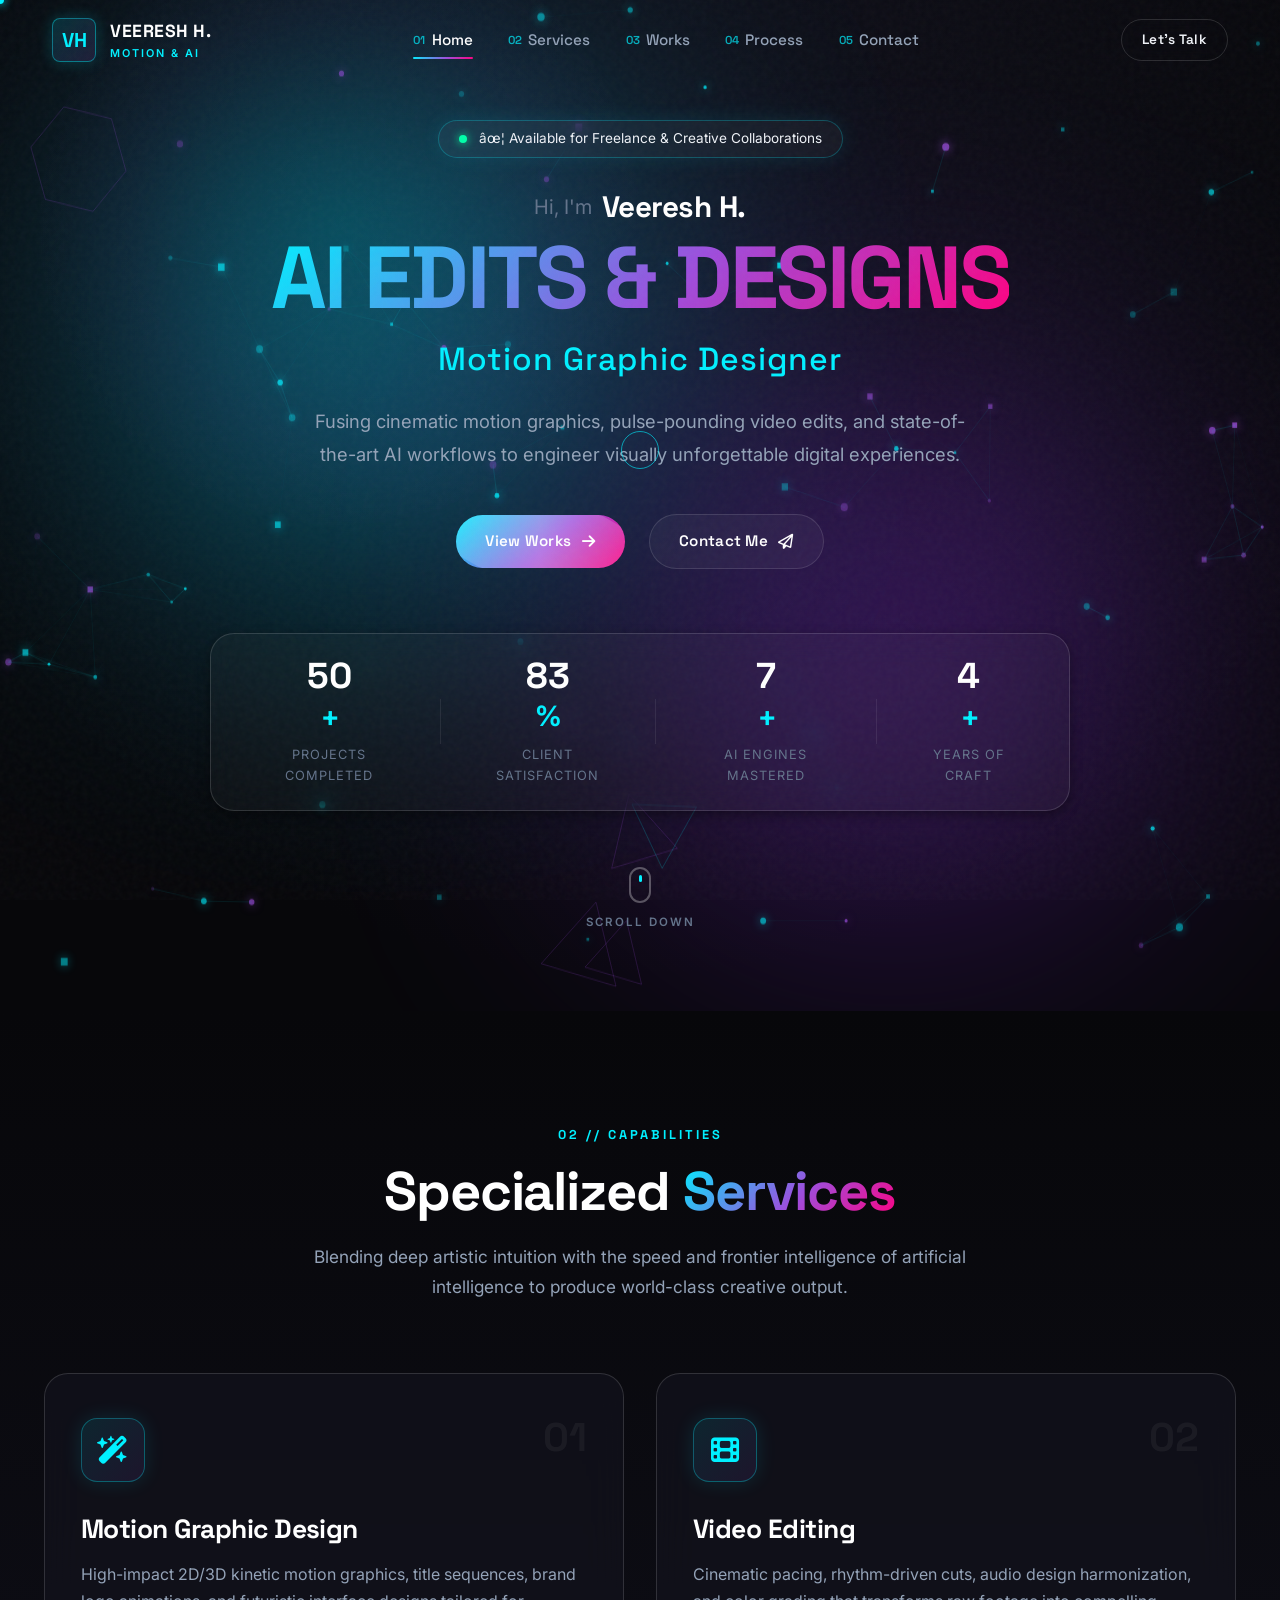
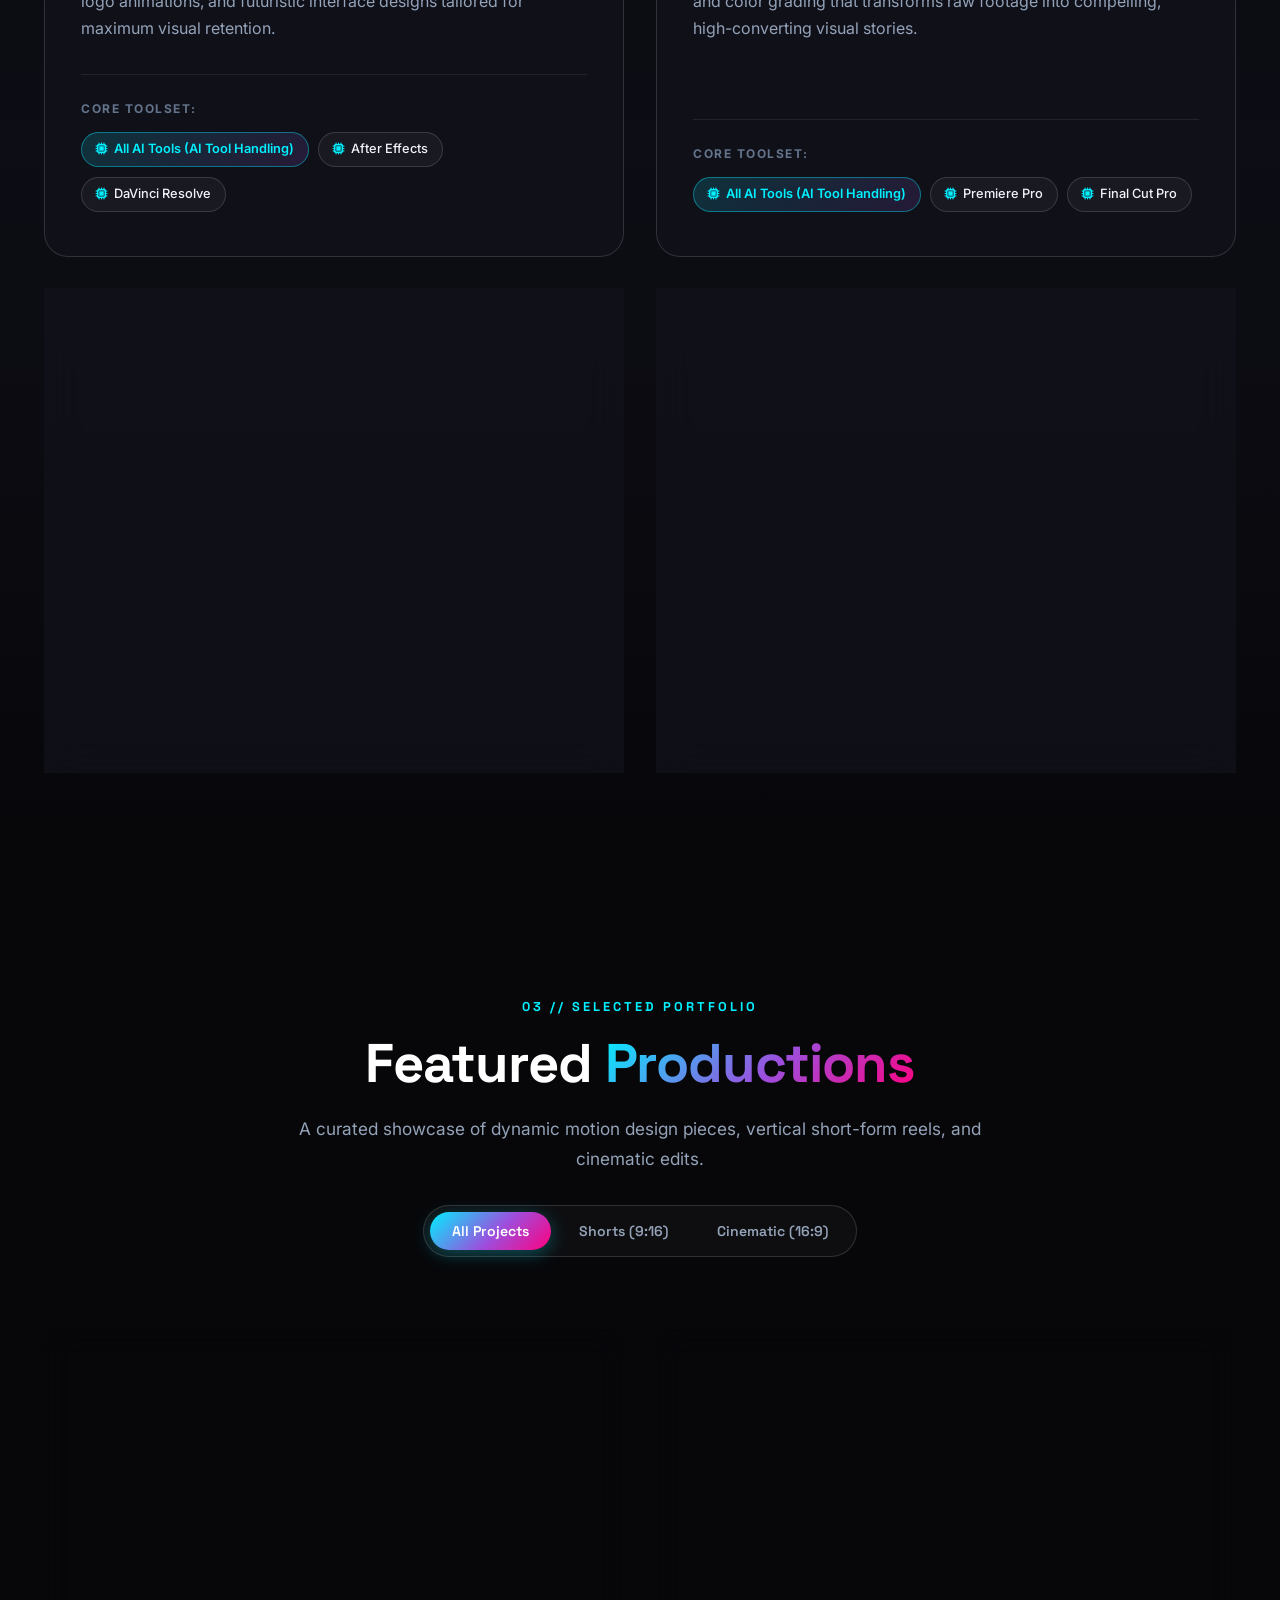
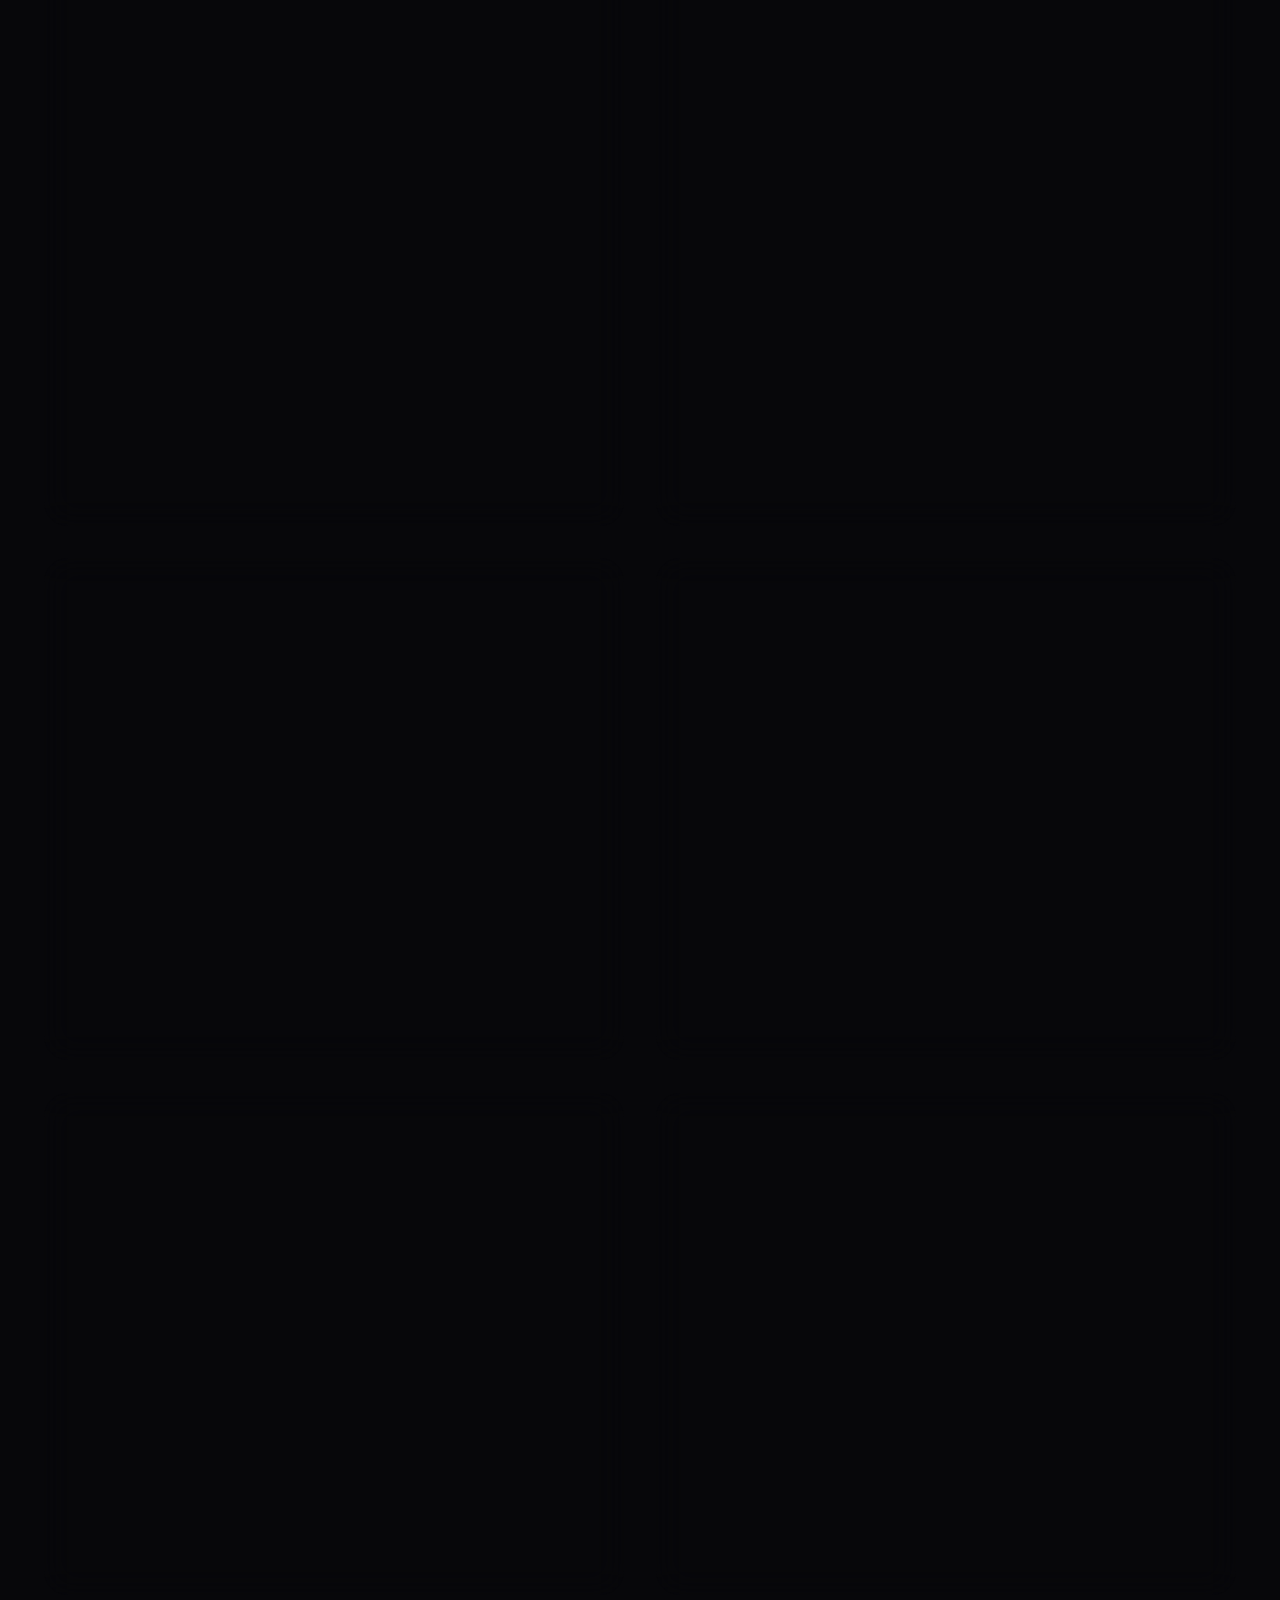
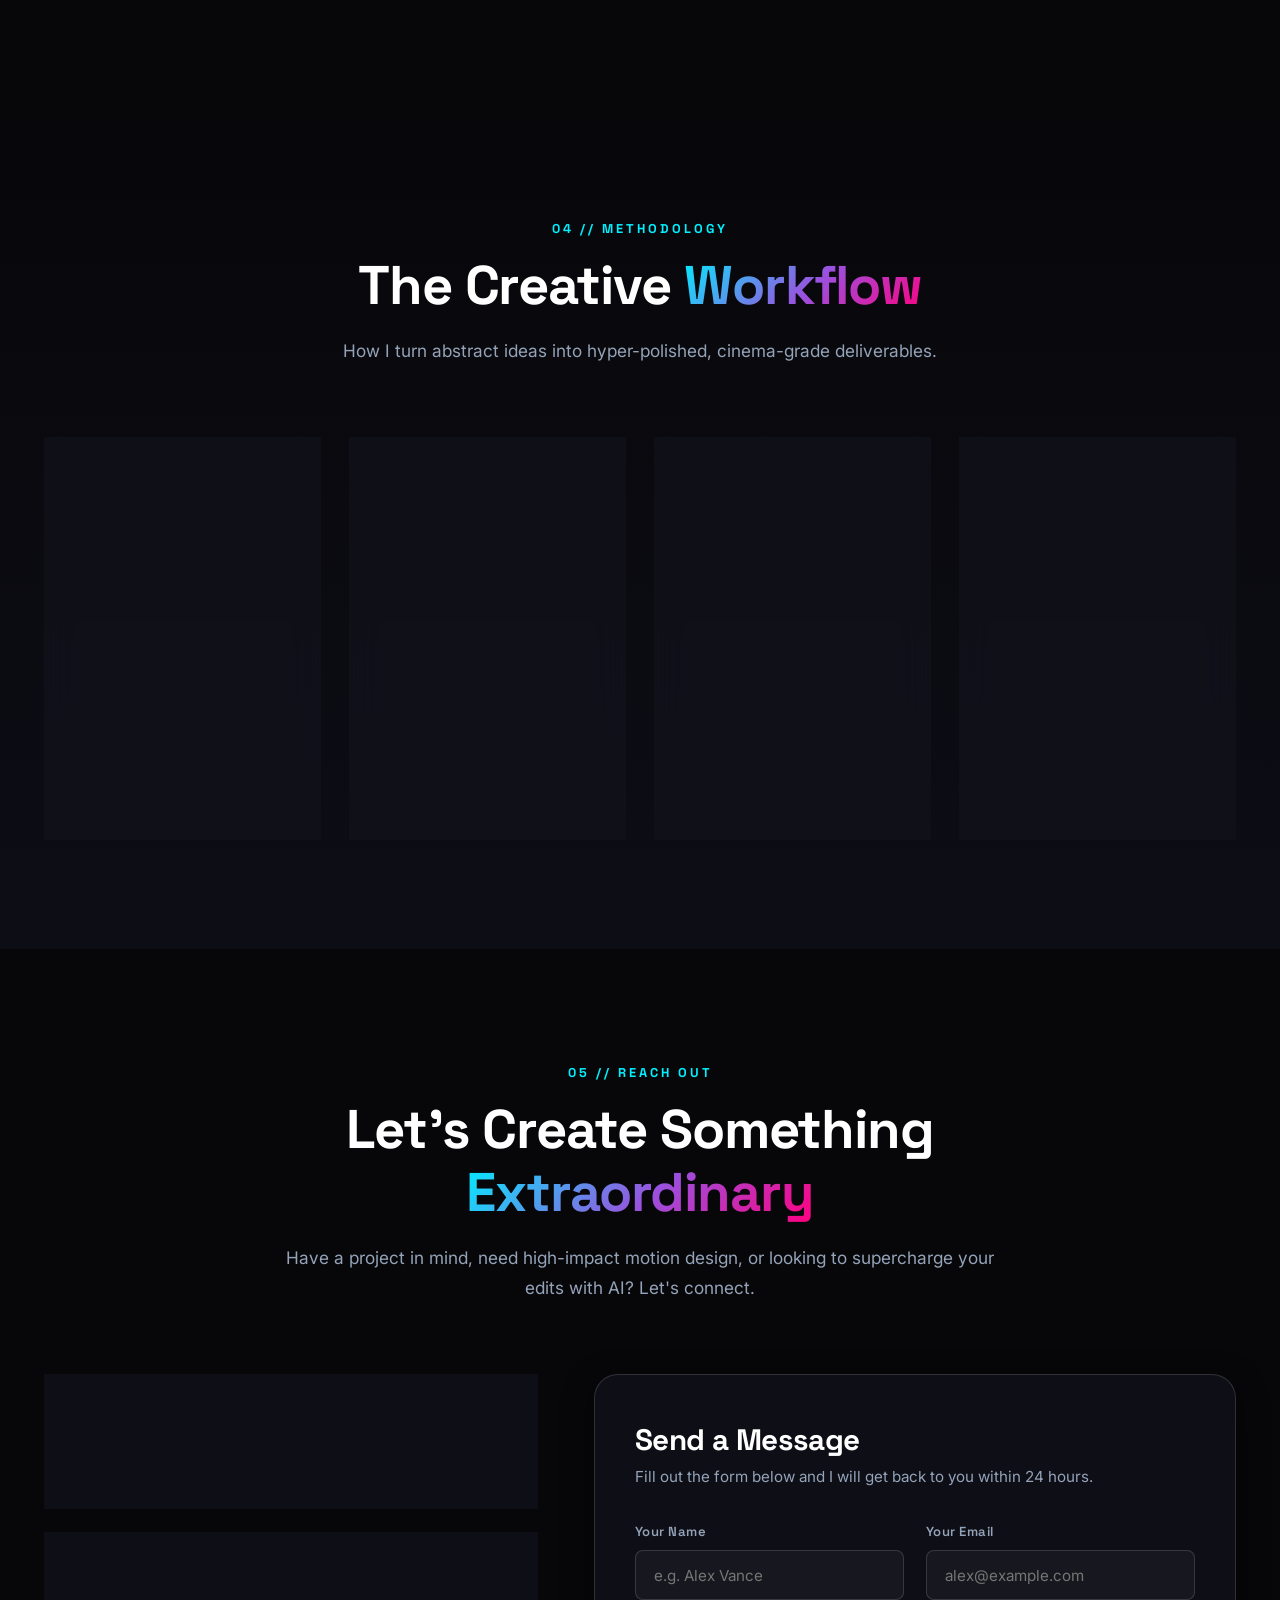
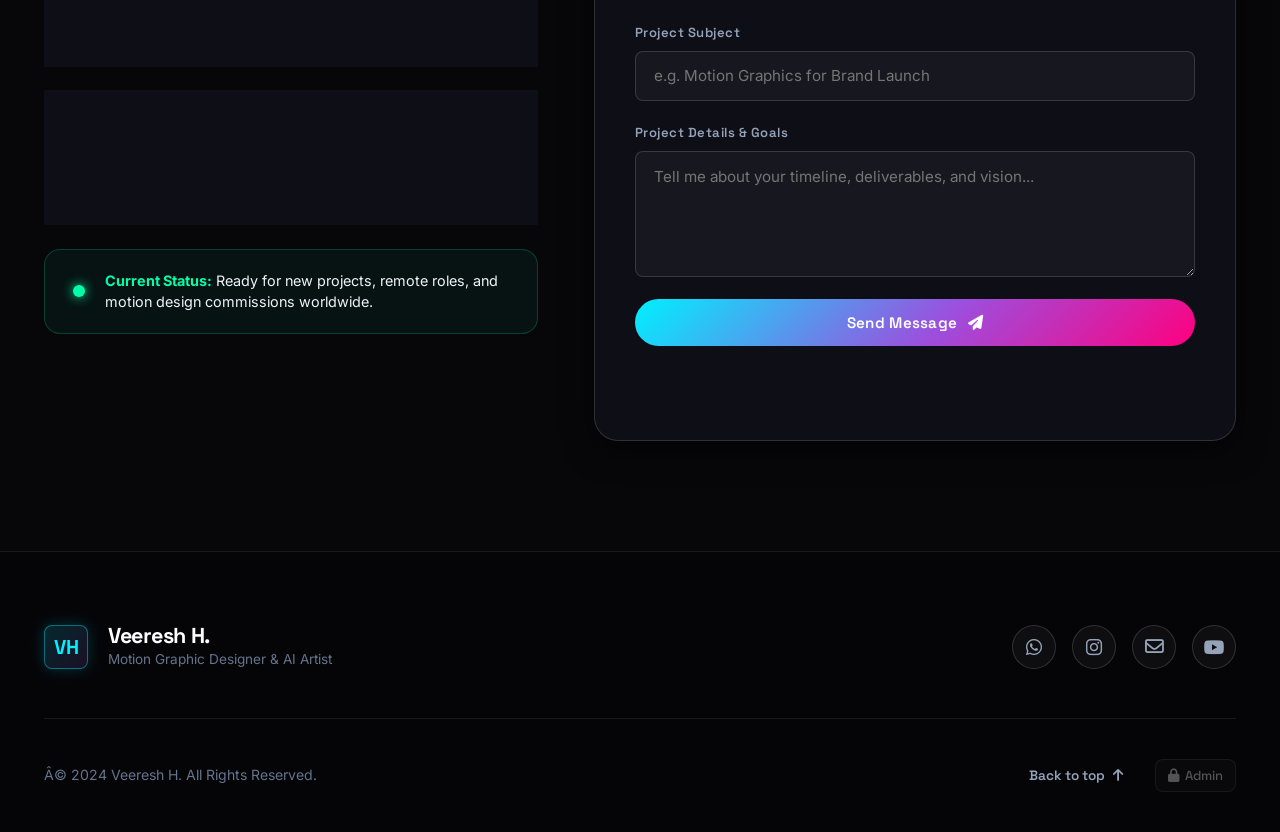
==== commit 66f52028: "Fix Instagram profile username" ====
--- a/index.html
+++ b/index.html
@@ -1,4 +1,4 @@
-<!DOCTYPE html>
+﻿<!DOCTYPE html>
 <html lang="en">
 <head>
   <meta charset="UTF-8">
@@ -6,7 +6,7 @@
   <title>Veeresh H. | Motion Graphic Designer & AI Visual Artist</title>
   
   <!-- SEO & Social Meta Tags -->
-  <meta name="description" content="Portfolio of Veeresh H. — Motion Graphic Designer, Video Editor, and AI Tool Specialist. Crafting cinematic motion designs, high-retention video edits, and cutting-edge AI visuals.">
+  <meta name="description" content="Portfolio of Veeresh H. â€” Motion Graphic Designer, Video Editor, and AI Tool Specialist. Crafting cinematic motion designs, high-retention video edits, and cutting-edge AI visuals.">
   <meta name="keywords" content="Veeresh H, Motion Graphic Designer, Video Editing, AI Visuals, After Effects, DaVinci Resolve, HeyGen, ElevenLabs, Claude, Higgsfield">
   <meta name="author" content="Veeresh H.">
   <meta property="og:title" content="Veeresh H. | Motion Graphic Designer & AI Artist">
@@ -104,7 +104,7 @@
         <p class="drawer-email" id="cms-drawer-email">vh806464@gmail.com</p>
         <div class="drawer-socials">
           <a href="https://wa.me/918660641045" target="_blank" rel="noopener" aria-label="WhatsApp"><i class="fa-brands fa-whatsapp"></i></a>
-          <a href="https://instagram.com/sumne_shokige" target="_blank" rel="noopener" aria-label="Instagram"><i class="fa-brands fa-instagram"></i></a>
+          <a href="https://instagram.com/sumne__shokige" target="_blank" rel="noopener" aria-label="Instagram"><i class="fa-brands fa-instagram"></i></a>
           <a href="mailto:vh806464@gmail.com" aria-label="Email"><i class="fa-regular fa-envelope"></i></a>
         </div>
       </div>
@@ -128,7 +128,7 @@
         <!-- Floating Status Pill -->
         <div class="hero-badge animate-fade-down">
           <span class="status-indicator"></span>
-          <span id="cms-hero-badge">✦ Available for Freelance & Creative Collaborations</span>
+          <span id="cms-hero-badge">âœ¦ Available for Freelance & Creative Collaborations</span>
         </div>
 
         <!-- Name & Roles -->
@@ -568,13 +568,13 @@
             </a>
 
             <!-- Instagram Card -->
-            <a href="https://instagram.com/sumne_shokige" target="_blank" rel="noopener" class="contact-info-card" id="cms-contact-ig-card">
+            <a href="https://instagram.com/sumne__shokige" target="_blank" rel="noopener" class="contact-info-card" id="cms-contact-ig-card">
               <div class="card-icon-wrap ig-icon">
                 <i class="fa-brands fa-instagram"></i>
               </div>
               <div class="card-text-wrap">
                 <span class="card-label">Instagram Portfolio</span>
-                <span class="card-value" id="cms-contact-instagram">@sumne_shokige</span>
+                <span class="card-value" id="cms-contact-instagram">@sumne__shokige</span>
                 <span class="card-action">Follow & DM &rarr;</span>
               </div>
             </a>
@@ -646,13 +646,13 @@
           <a href="https://wa.me/918660641045" target="_blank" rel="noopener" class="social-circle" aria-label="WhatsApp">
             <i class="fa-brands fa-whatsapp"></i>
           </a>
-          <a href="https://instagram.com/sumne_shokige" target="_blank" rel="noopener" class="social-circle" aria-label="Instagram">
+          <a href="https://instagram.com/sumne__shokige" target="_blank" rel="noopener" class="social-circle" aria-label="Instagram">
             <i class="fa-brands fa-instagram"></i>
           </a>
           <a href="mailto:vh806464@gmail.com" class="social-circle" aria-label="Email">
             <i class="fa-regular fa-envelope"></i>
           </a>
-          <a href="https://youtube.com/@sumne_shokige" target="_blank" rel="noopener" class="social-circle" aria-label="YouTube">
+          <a href="https://youtube.com/@sumne__shokige" target="_blank" rel="noopener" class="social-circle" aria-label="YouTube">
             <i class="fa-brands fa-youtube"></i>
           </a>
         </div>
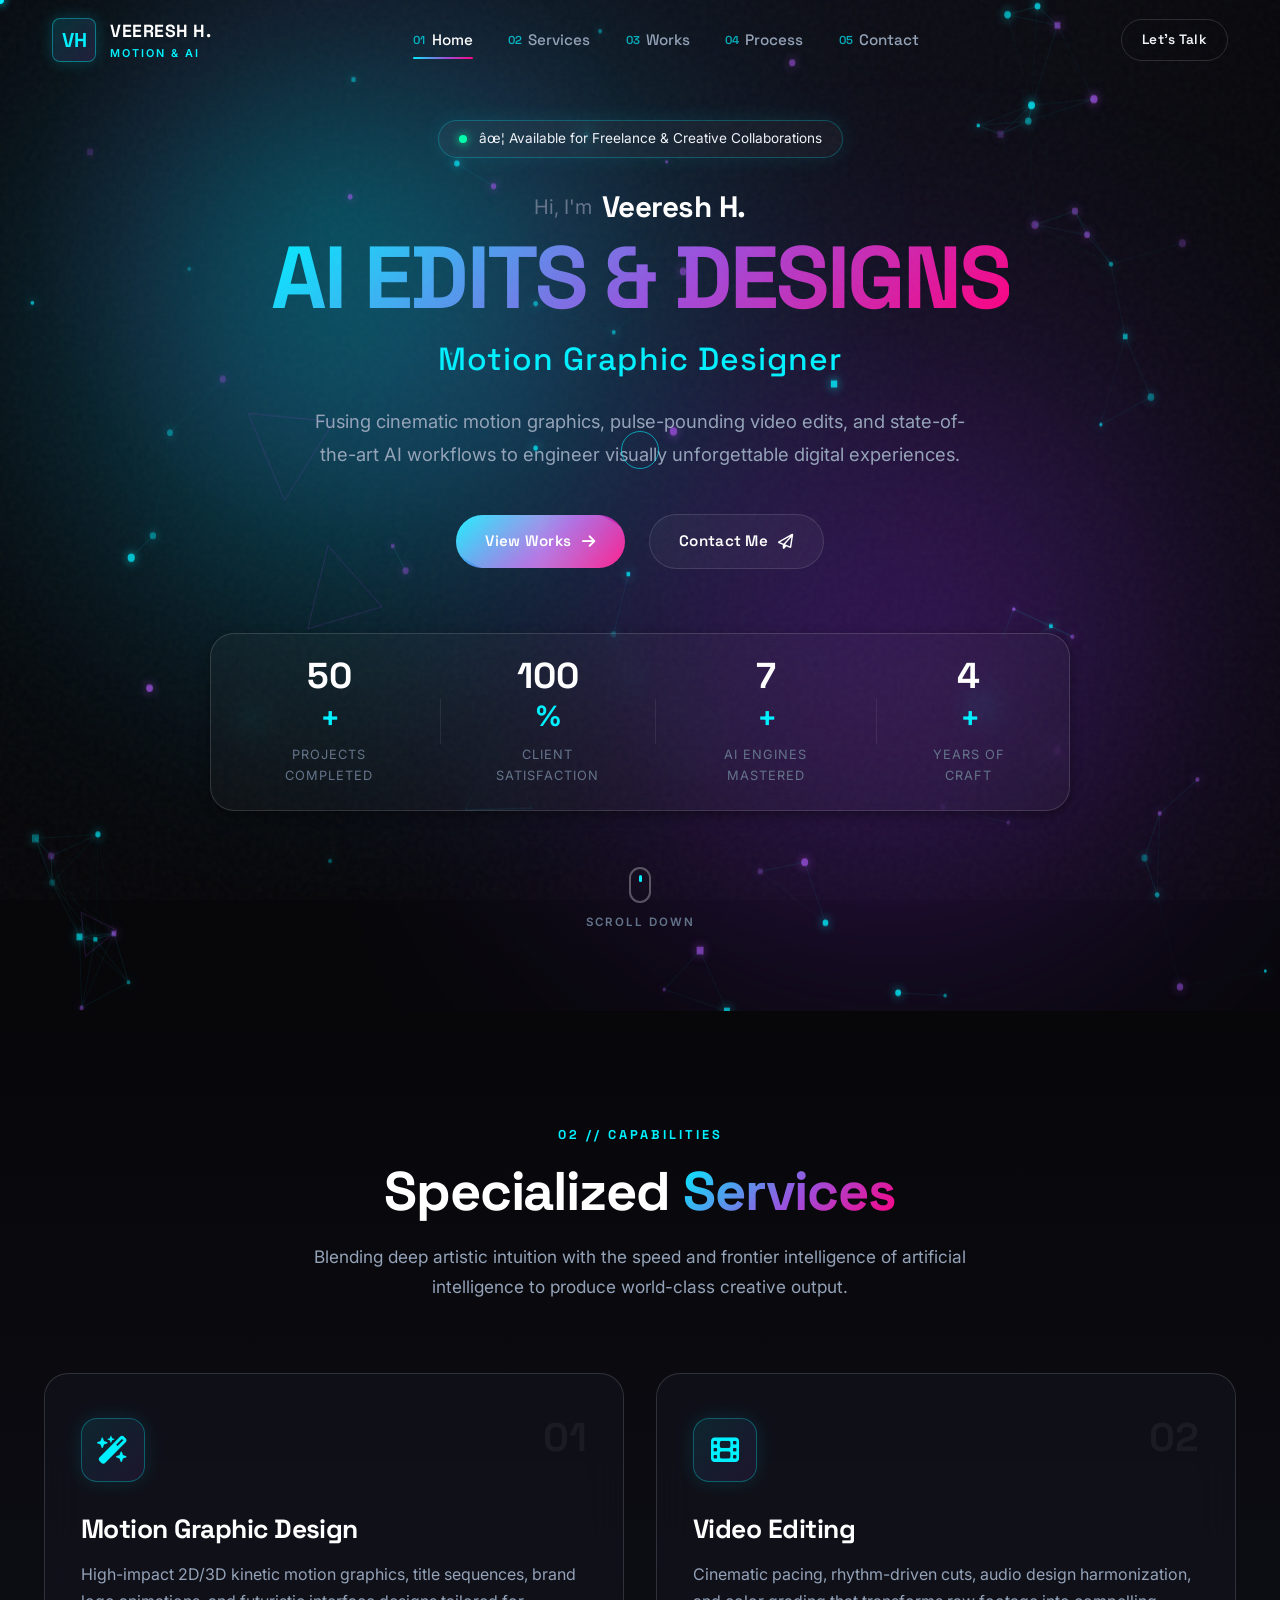
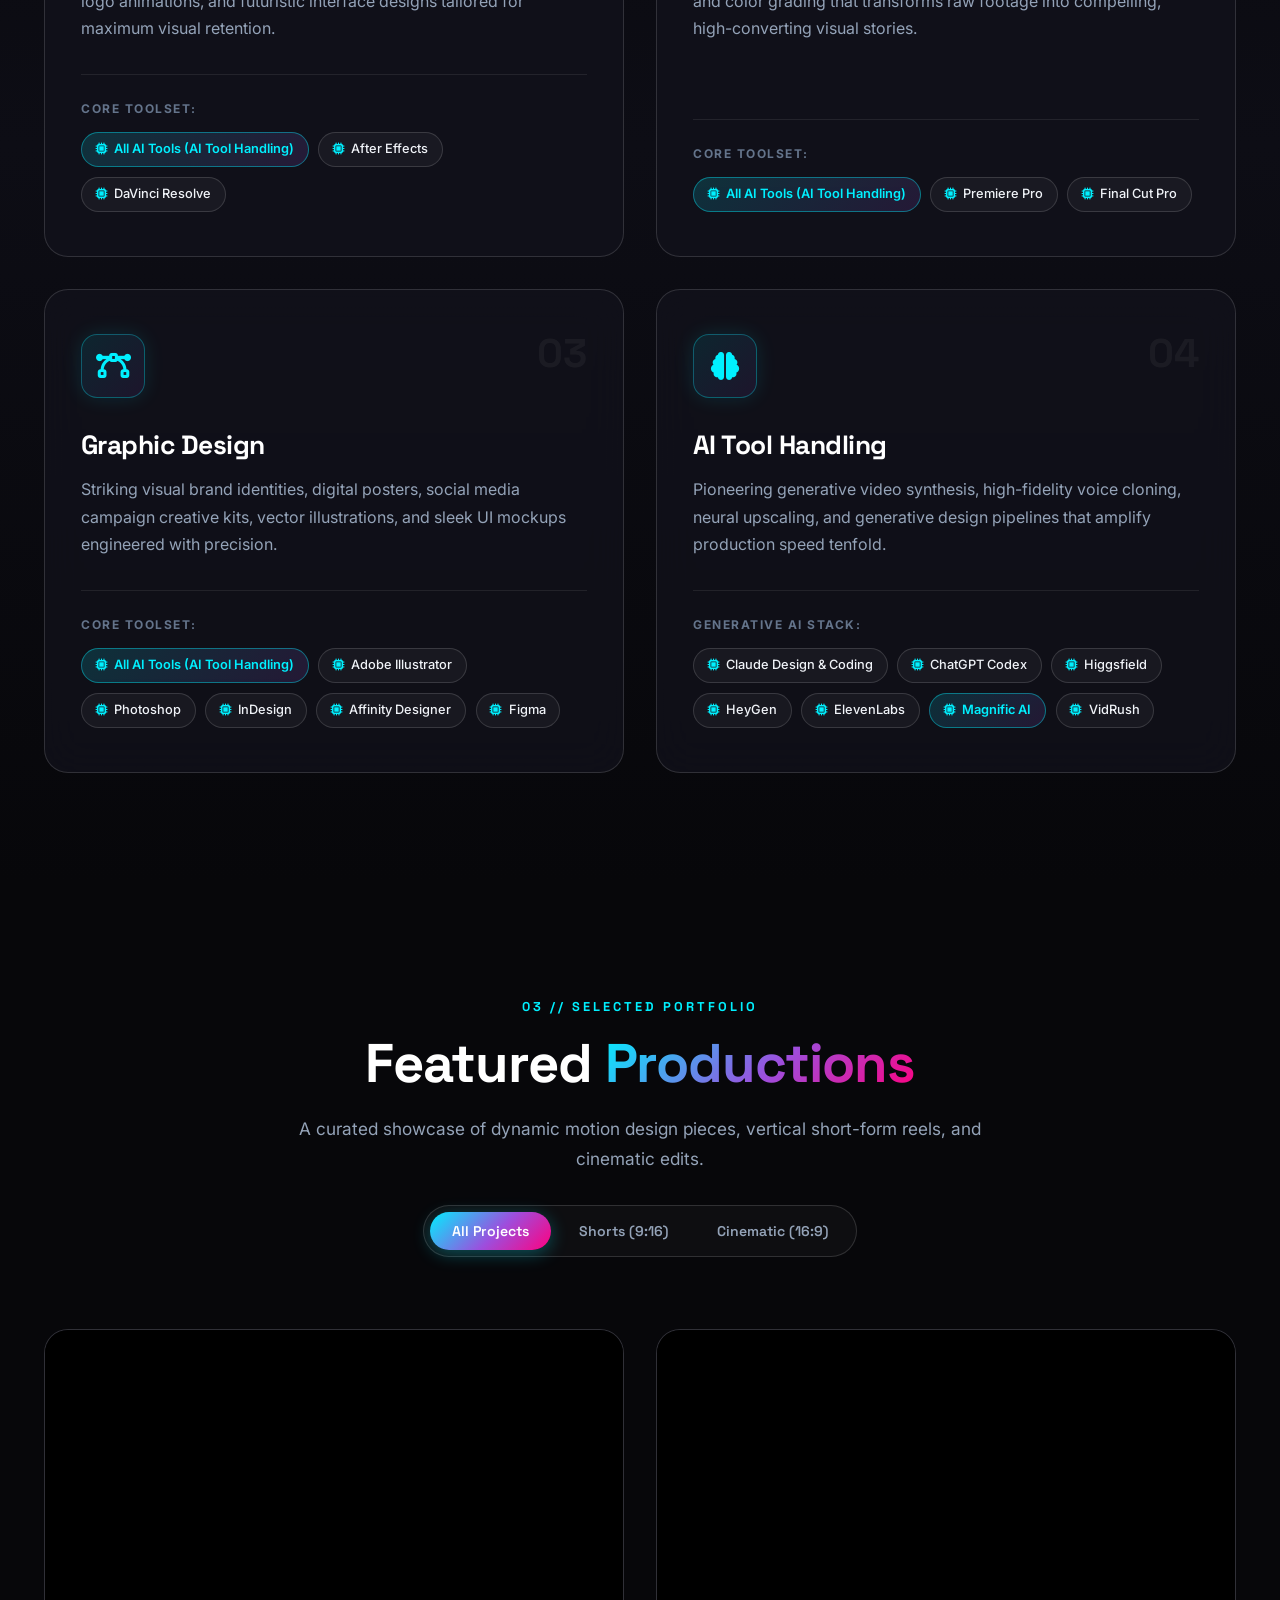
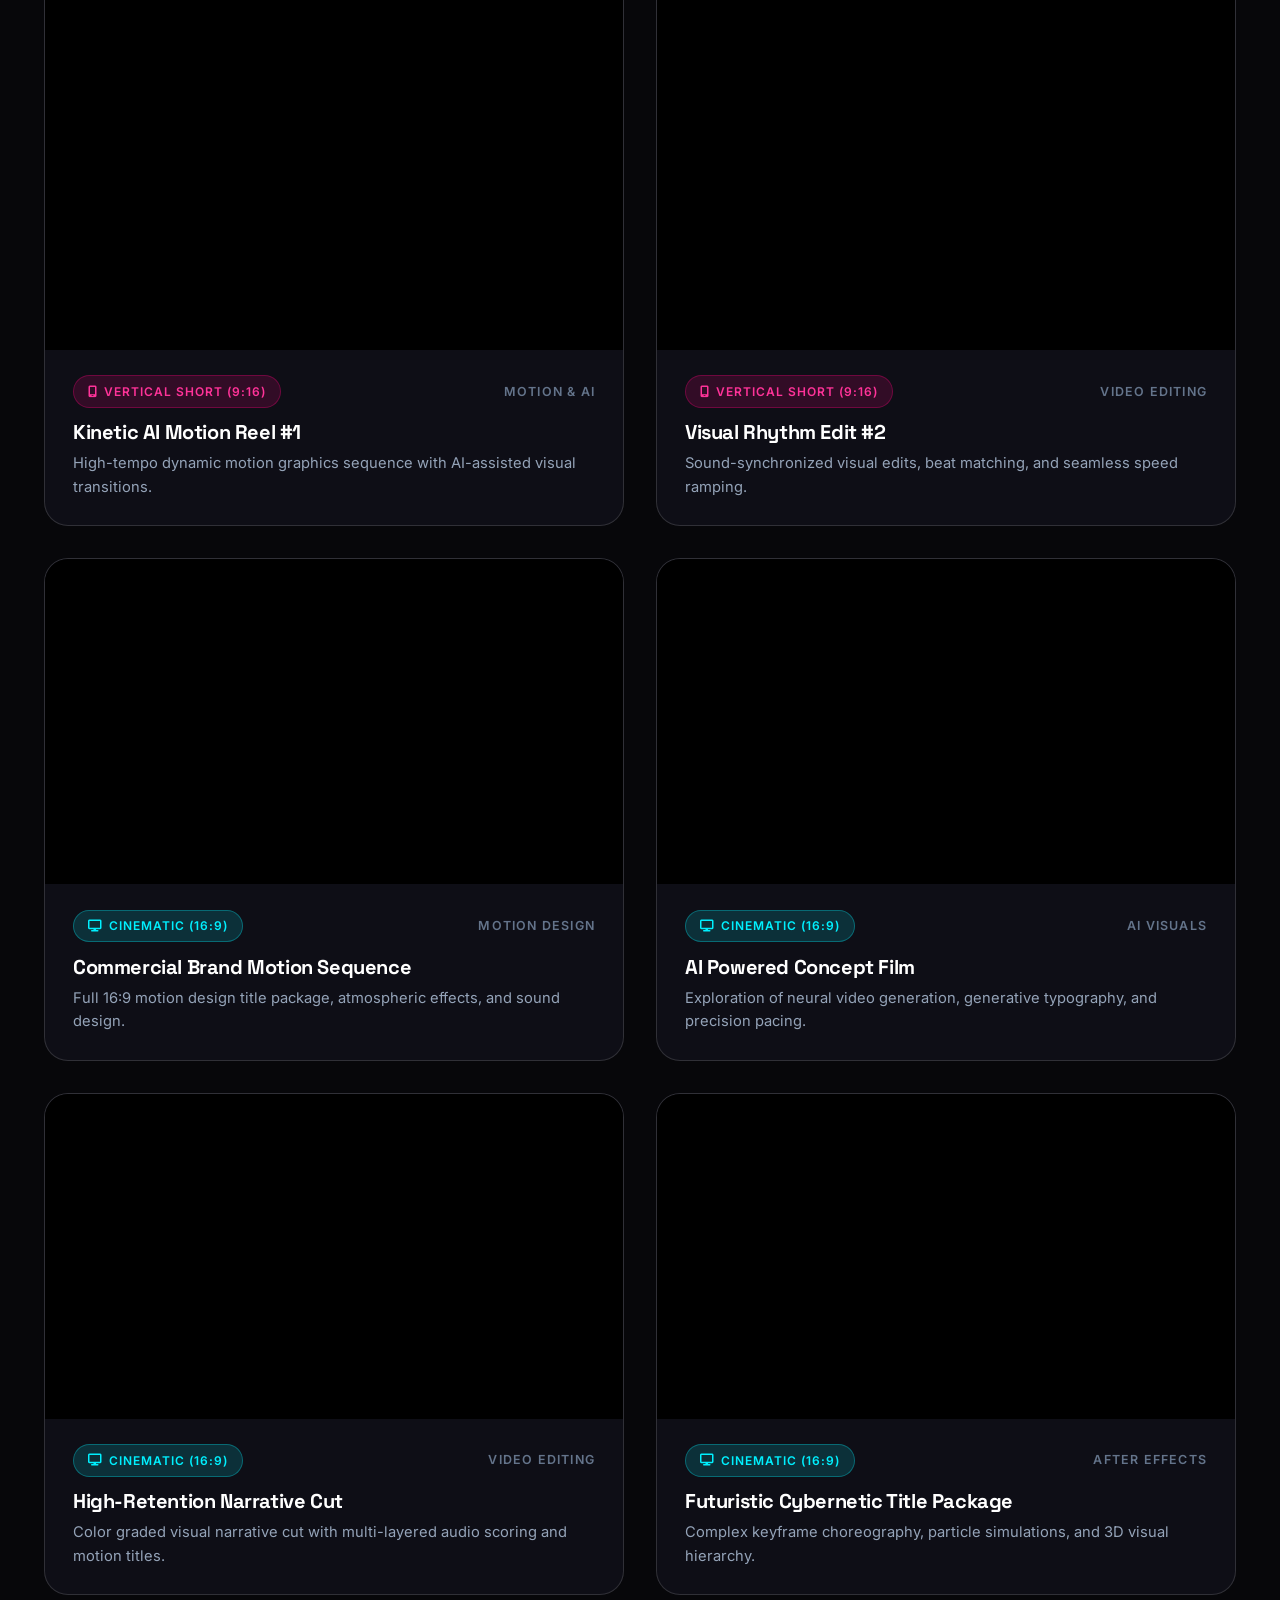
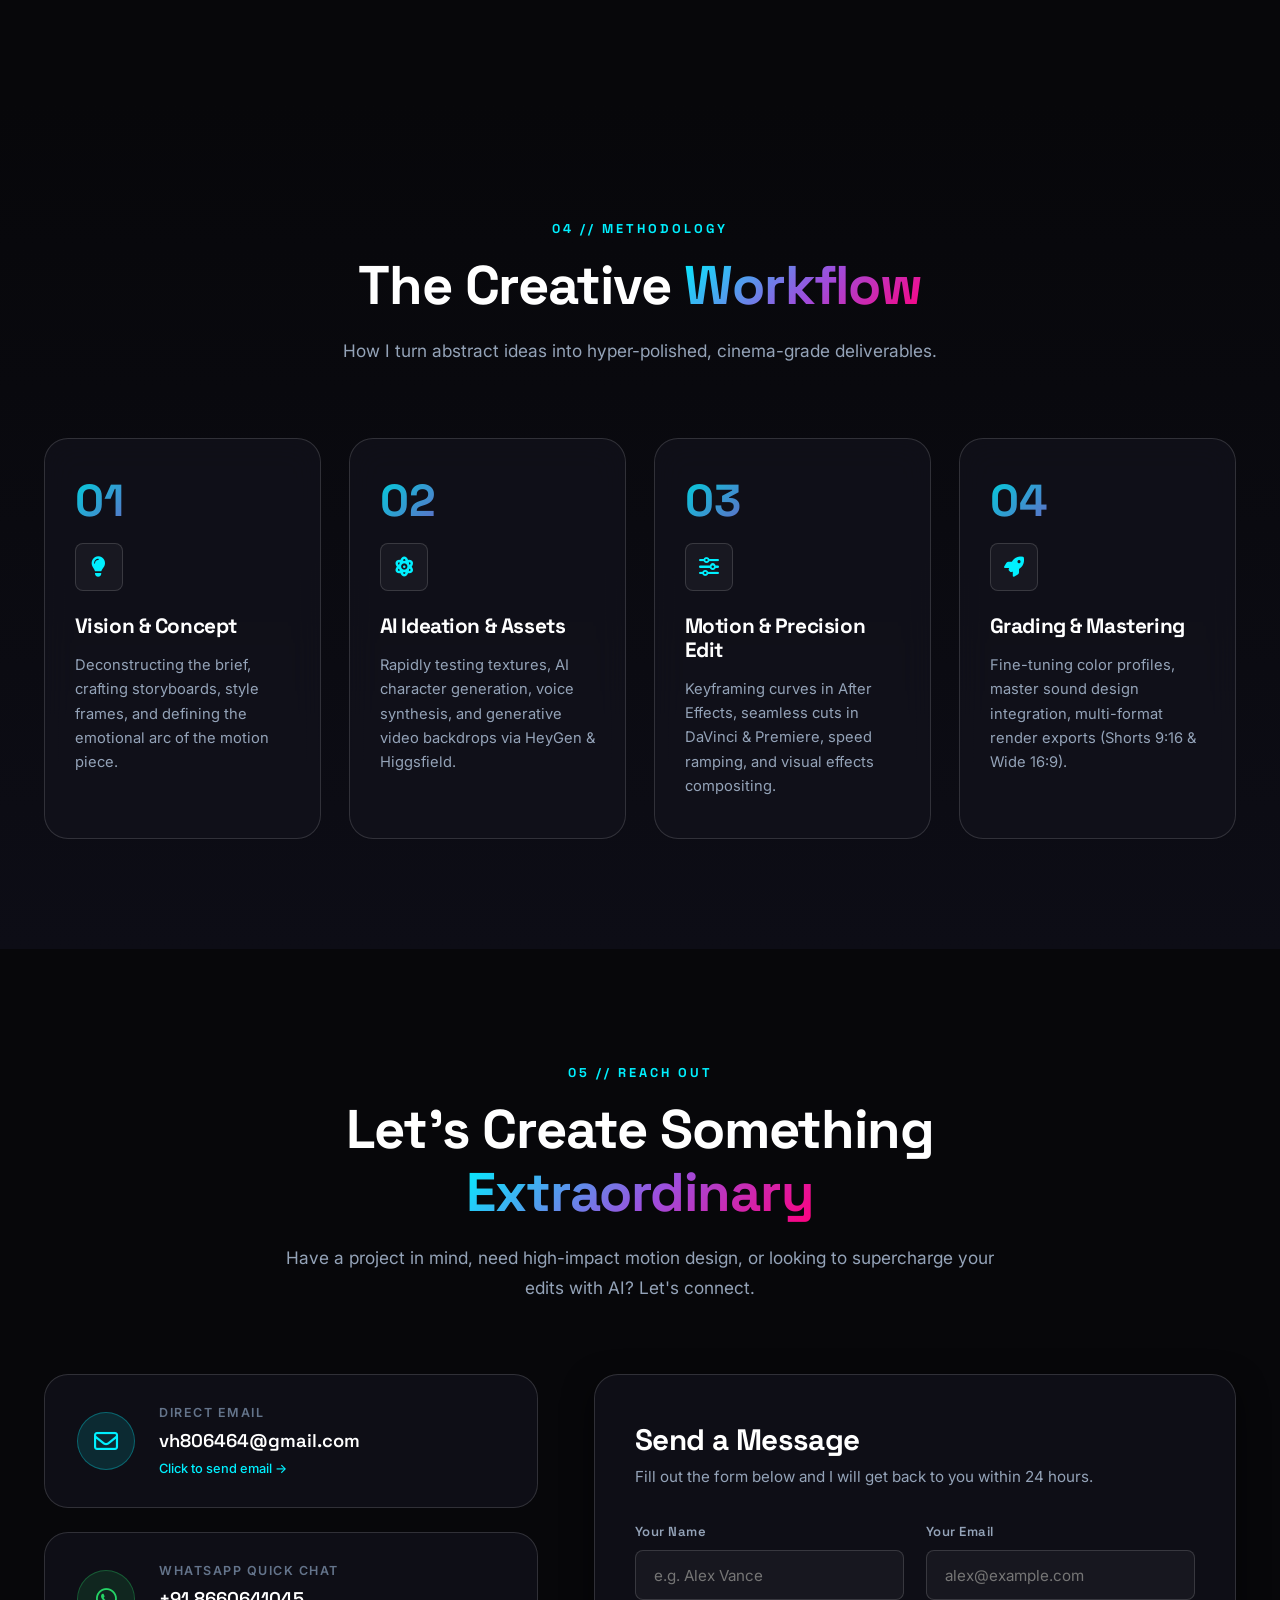
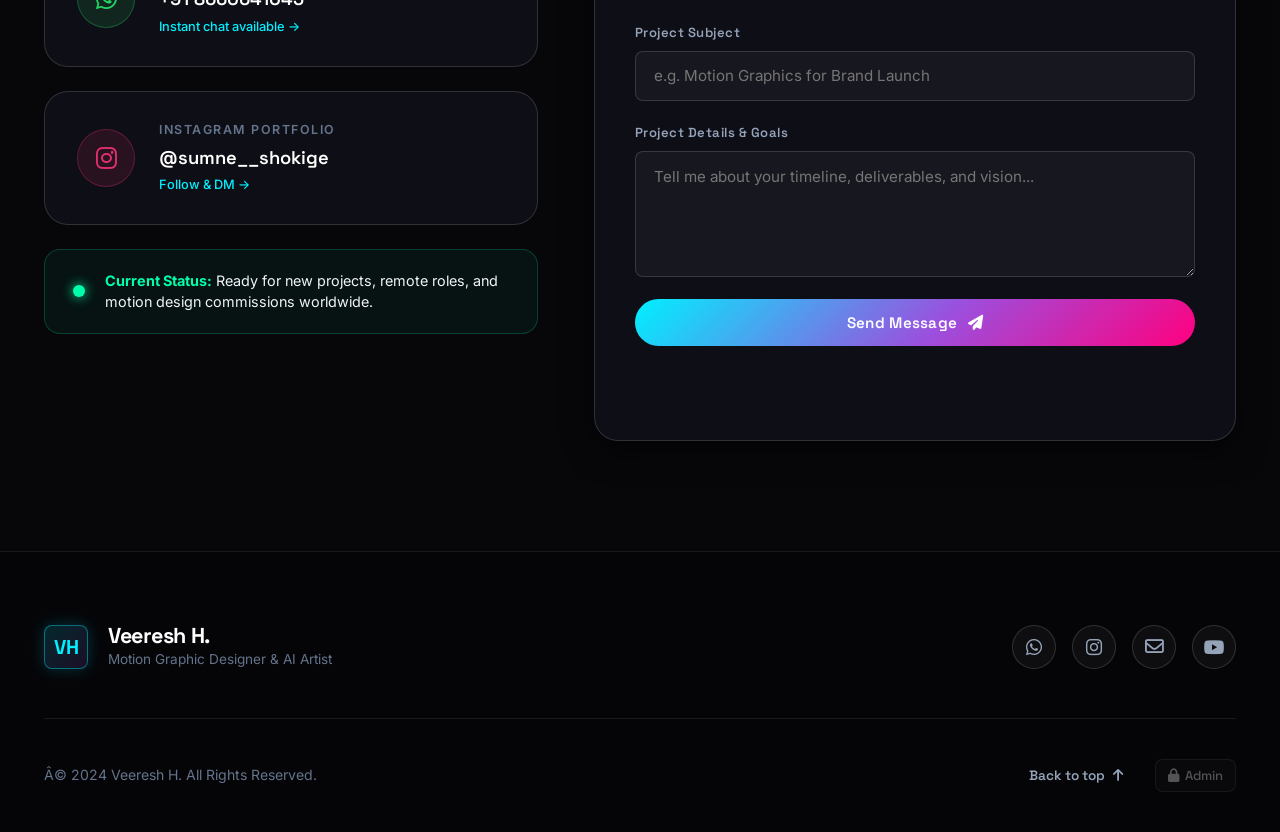
==== commit 11b4b86c: "Add Google Search Console verification" ====
--- a/index.html
+++ b/index.html
@@ -1,6 +1,7 @@
 ﻿<!DOCTYPE html>
 <html lang="en">
 <head>
+<meta name="google-site-verification" content="WyW7vspLVNMJbhy0bWsz6T7qf85X9-n44-scsNpPpek" />
   <meta charset="UTF-8">
   <meta name="viewport" content="width=device-width, initial-scale=1.0">
   <title>Veeresh H. | Motion Graphic Designer & AI Visual Artist</title>
